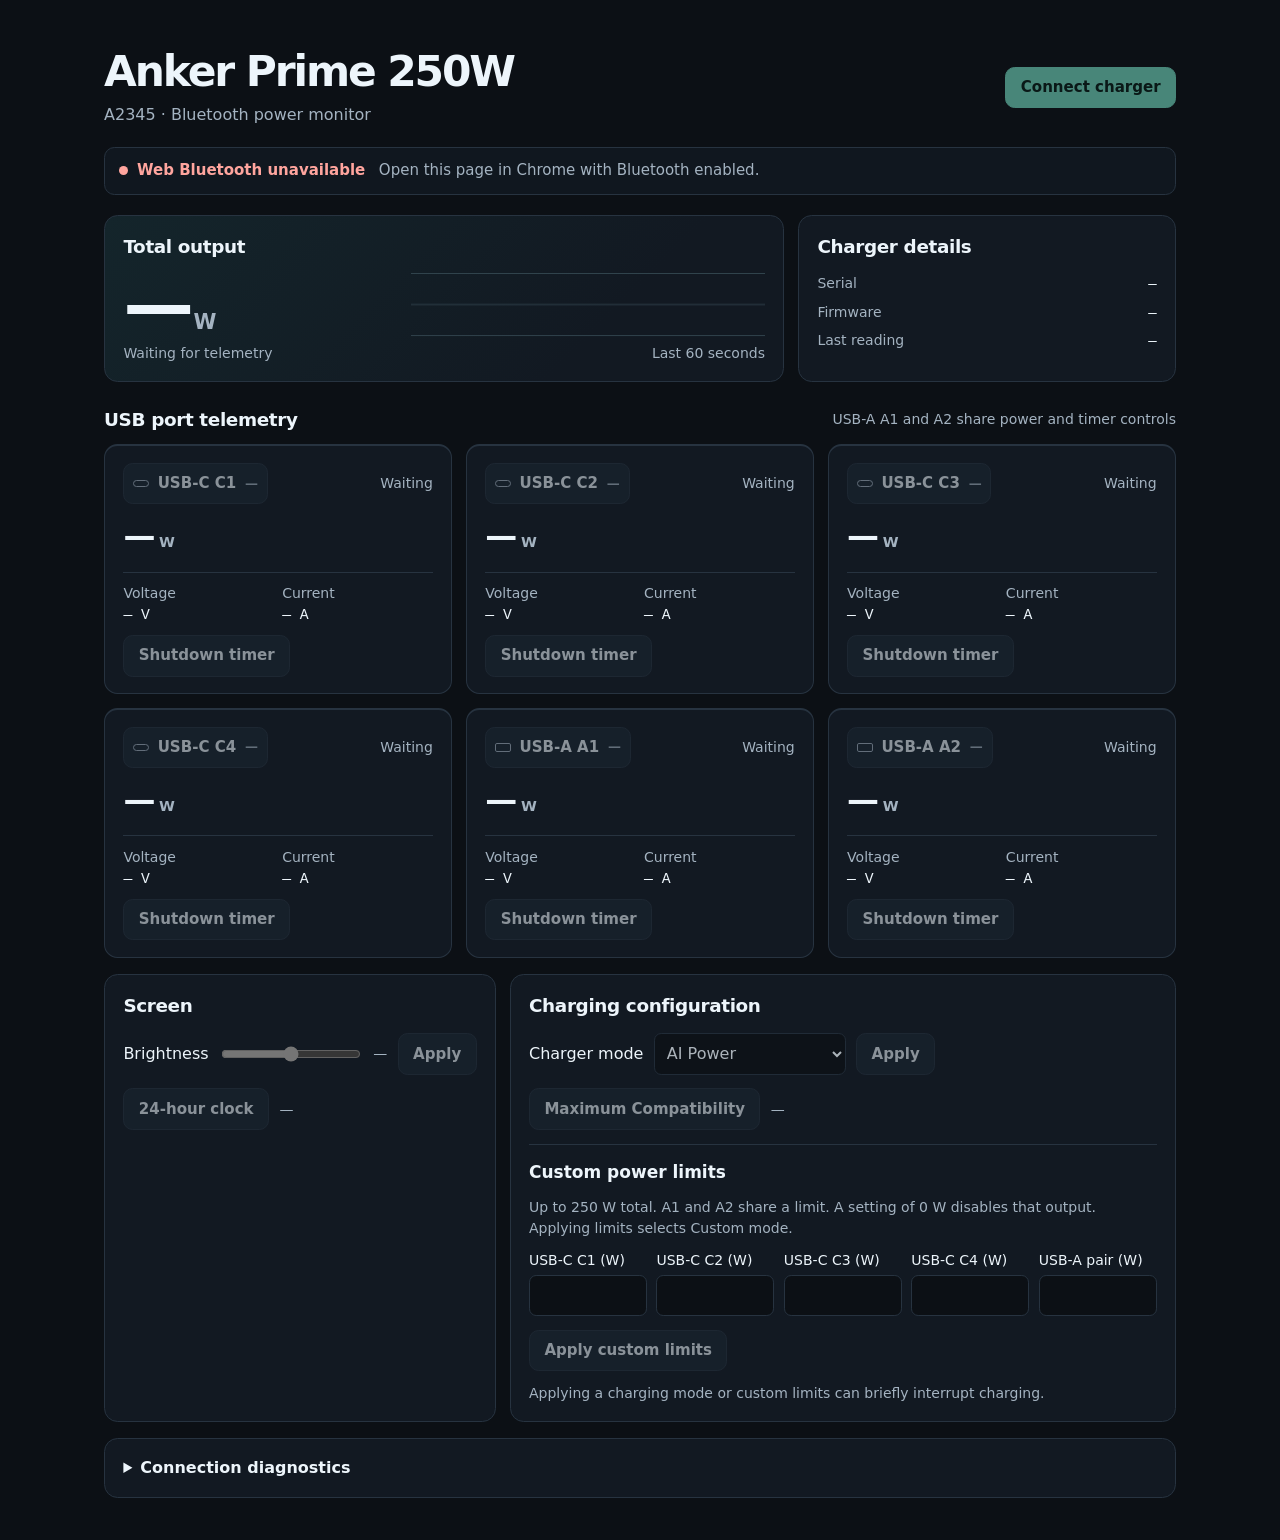
==== anker/index.html @ a1602179 "Anker Prime 250W BLE web tool" ====
<!doctype html>
<html lang="en">
<head>
  <meta charset="utf-8">
  <meta name="viewport" content="width=device-width, initial-scale=1">
  <meta name="color-scheme" content="dark">
  <title>Anker Prime 250W · Bluetooth Monitor</title>
  <style>
    :root {
      --page: #0c1015;
      --panel: #121922;
      --line: #273340;
      --text: #edf5fb;
      --muted: #a4b3c1;
      --accent: #79e7cb;
      --warning: #ffd194;
      --error: #ffa59e;
      --mono: ui-monospace, "SF Mono", Consolas, monospace;
      font: 16px/1.5 system-ui, sans-serif;
      color: var(--text);
      background: var(--page);
    }

    * { box-sizing: border-box; }
    body { margin: 0; }
    main { max-width: 70rem; margin: auto; padding: 3rem 1.5rem 2.5rem; }
    h1, h2, h3, p, dl, dd { margin: 0; }
    h1 { font-size: clamp(1.75rem, 4vw, 2.65rem); line-height: 1.15; letter-spacing: -.05em; }
    h2 { font-size: 1.15rem; letter-spacing: -.02em; }
    h3 { font-size: 1.0625rem; }
    a { color: var(--accent); }
    button, summary, label { cursor: pointer; }
    :focus-visible { outline: 2px solid var(--accent); outline-offset: 4px; }
    [hidden] { display: none !important; }

    .page-header, .panel-header, .port-header, .diagnostic-tools {
      display: flex;
      align-items: center;
      justify-content: space-between;
      flex-wrap: wrap;
      gap: .65rem 1rem;
    }
    .subtitle { color: var(--muted); margin-top: .4rem; }
    button {
      border: 1px solid var(--line);
      border-radius: .6rem;
      font: 650 .94rem/1.25 system-ui, sans-serif;
      background: #1a2732;
      color: var(--text);
      padding: .65rem .9rem;
      min-height: 2.6rem;
    }
    button:hover:not(:disabled) { filter: brightness(1.15); }
    button:disabled { opacity: .55; cursor: default; }
    #connect { background: var(--accent); color: #092019; border-color: var(--accent); }
    .connection-actions { display: flex; flex-wrap: wrap; gap: .5rem; }
    #status {
      min-height: 3rem;
      margin: 1.25rem 0;
      background: #10171f;
      border: 1px solid var(--line);
      border-radius: .65rem;
      padding: .7rem .9rem;
      display: flex;
      align-items: baseline;
      flex-wrap: wrap;
      gap: .25rem .85rem;
      font-size: .9375rem;
    }
    #status-label { font-weight: 700; }
    #status-label::before {
      content: "";
      display: inline-block;
      width: .55rem;
      height: .55rem;
      border-radius: 100%;
      background: currentColor;
      margin-right: .55rem;
      vertical-align: .05rem;
    }
    #status[data-tone="idle"] #status-label, #status-detail { color: var(--muted); }
    #status[data-tone="live"] #status-label { color: var(--accent); }
    #status[data-tone="busy"] #status-label { color: var(--warning); }
    #status[data-tone="error"] #status-label { color: var(--error); }

    .summary-grid { display: grid; grid-template-columns: 1.8fr 1fr; gap: .85rem; }
    .panel { min-width: 0; background: var(--panel); border: 1px solid var(--line); border-radius: .85rem; padding: 1.05rem 1.15rem; }
    .output { background: linear-gradient(135deg, #14252b, #121922 72%); }
    .output-layout { display: grid; grid-template-columns: 1fr minmax(10rem, 1.3fr); gap: 1rem; align-items: center; margin-top: .55rem; }
    .reading { display: flex; align-items: baseline; gap: .35rem; white-space: nowrap; font-variant-numeric: tabular-nums; }
    .primary-reading { font-size: clamp(2.4rem, 5.5vw, 4.4rem); font-weight: 680; line-height: 1.05; letter-spacing: -.085em; }
    .unit { color: var(--muted); font-size: .9rem; font-weight: 600; }
    .primary-reading .unit { font-size: 1.3rem; letter-spacing: 0; }
    .caption, .metadata dt, .metric dt, .port-state { color: var(--muted); font-size: .875rem; }
    .chart { min-width: 0; }
    #history { display: block; width: 100%; height: 4.35rem; }
    .chart .caption { display: block; margin-top: .25rem; text-align: right; }
    .metadata { display: grid; grid-template-columns: auto minmax(0, 1fr); gap: .45rem 1rem; align-items: baseline; margin-top: .8rem; }
    .metadata dd { font: .875rem var(--mono); text-align: right; overflow-wrap: anywhere; }

    .ports-heading { margin: 1.5rem 0 .65rem; }
    .ports { display: grid; grid-template-columns: repeat(3, minmax(0, 1fr)); gap: .85rem; }
    .port { border-top: 2px solid var(--line); }
    .port[data-active="true"] { border-top-color: var(--accent); }
    .port[data-active="true"] .port-state { color: var(--accent); }
    .port-power { font-size: 2rem; font-weight: 650; letter-spacing: -.06em; margin: .5rem 0 .7rem; }
    .port-power .unit { letter-spacing: 0; }
    .metric { display: grid; grid-template-columns: 1fr 1fr; gap: .5rem; padding-top: .65rem; border-top: 1px solid var(--line); }
    .metric dd { font: .92rem var(--mono); margin-top: .18rem; }
    .port-icon { display: inline-block; width: .98rem; height: .45rem; border: 1px solid var(--muted); border-radius: 1rem; margin-right: .45rem; vertical-align: .1rem; }
    .port-icon.type-a { border-radius: .12rem; height: .56rem; }
    .port-toggle { display: inline-flex; align-items: center; gap: .55rem; padding: .35rem .55rem; text-align: left; }
    .port-toggle .port-icon { margin-right: 0; flex-shrink: 0; }
    .power-state { color: var(--muted); font-size: .8125rem; }
    .port-toggle[data-enabled="true"] .power-state { color: var(--accent); }
    .port-tools { display: flex; align-items: center; gap: .5rem .7rem; flex-wrap: wrap; margin-top: .75rem; }
    .timer-count { color: var(--muted); font: .875rem var(--mono); }
    .port-message { margin-top: .5rem; color: var(--warning); font-size: .875rem; }
    .device-name { margin-top: .55rem; color: var(--muted); font-size: .875rem; overflow-wrap: anywhere; }
    .charger-settings { display: grid; grid-template-columns: 1fr 1.7fr; gap: .85rem; margin-top: 1rem; }
    .setting-row { display: flex; flex-wrap: wrap; align-items: center; gap: .5rem .65rem; margin-top: .85rem; }
    .setting-row input[type="range"] { min-width: 6rem; flex: 1; accent-color: var(--accent); }
    .setting-row button[aria-checked="true"] { border-color: var(--accent); color: var(--accent); }
    .setting-input {
      min-height: 2.6rem; max-width: 100%; padding: .35rem .5rem; border: 1px solid var(--line);
      border-radius: .45rem; background: var(--page); color: var(--text); font: inherit;
    }
    .limit-grid { display: grid; grid-template-columns: repeat(auto-fit, minmax(5.75rem, 1fr)); gap: .6rem; margin-top: .65rem; }
    .limit-grid label { display: grid; gap: .25rem; font-size: .875rem; }
    .settings-divider { padding-top: .9rem; margin-top: .9rem; border-top: 1px solid var(--line); }
    dialog { width: min(26rem, calc(100% - 2rem)); color: var(--text); }
    dialog::backdrop { background: #04070bc4; }
    .timer-inputs { display: grid; grid-template-columns: 1fr 1fr; gap: .65rem; margin: 1rem 0; }
    .timer-inputs input {
      display: block;
      width: 100%;
      margin-top: .25rem;
      padding: .5rem;
      border: 1px solid var(--line);
      border-radius: .4rem;
      background: var(--page);
      color: var(--text);
      font: inherit;
    }
    .timer-actions { display: flex; align-items: center; flex-wrap: wrap; gap: .5rem; margin-top: 1rem; }
    #set-timer { background: var(--accent); color: #092019; }

    details { margin-top: 1rem; }
    summary { font-weight: 650; }
    .diagnostic-tools { margin-top: .8rem; color: var(--muted); }
    input[type="checkbox"] { accent-color: var(--accent); }
    #log {
      background: #0d131a;
      border: 1px solid var(--line);
      border-radius: .5rem;
      min-height: 5rem;
      max-height: 14rem;
      padding: .65rem;
      overflow: auto;
      white-space: pre-wrap;
      overflow-wrap: anywhere;
      color: #cad7e4;
      font: .8125rem/1.6 var(--mono);
    }
    .help { color: var(--muted); margin-top: .75rem; font-size: .875rem; }

    @media (max-width: 50rem) {
      .summary-grid, .charger-settings { grid-template-columns: 1fr; }
    }
    @media (max-width: 42rem) {
      main { padding: 1.5rem 1rem; }
      .ports { grid-template-columns: repeat(2, minmax(0, 1fr)); }
    }
    @media (max-width: 30rem) {
      .ports, .output-layout { grid-template-columns: 1fr; }
    }
  </style>
</head>
<body>
  <main>
    <header class="page-header">
      <div>
        <h1>Anker Prime 250W</h1>
        <p class="subtitle">A2345 · Bluetooth power monitor</p>
      </div>
      <div class="connection-actions">
        <button id="connect" type="button">Connect charger</button>
        <button id="disconnect" type="button" hidden>Disconnect</button>
      </div>
    </header>

    <div id="status" data-tone="idle" role="status">
      <span id="status-label">Disconnected</span>
      <span id="status-detail">Connect your charger to see live readings.</span>
    </div>

    <div class="summary-grid">
      <section class="panel output" aria-labelledby="output-title">
        <h2 id="output-title">Total output</h2>
        <div class="output-layout">
          <div>
            <p class="reading primary-reading"><span id="total">—</span><span class="unit">W</span></p>
            <p class="caption" id="active-ports">Waiting for telemetry</p>
          </div>
          <div class="chart">
            <canvas id="history" role="img" aria-label="Total output over the last 60 seconds"></canvas>
            <span class="caption">Last 60 seconds</span>
          </div>
        </div>
      </section>

      <section class="panel" aria-labelledby="details-title">
        <h2 id="details-title">Charger details</h2>
        <dl class="metadata">
          <dt>Serial</dt><dd id="serial">—</dd>
          <dt>Firmware</dt><dd id="firmware">—</dd>
          <dt>Last reading</dt><dd id="last-reading">—</dd>
        </dl>
      </section>
    </div>

    <section aria-labelledby="ports-title">
      <div class="panel-header ports-heading">
        <h2 id="ports-title">USB port telemetry</h2>
        <span class="caption">USB-A A1 and A2 share power and timer controls</span>
      </div>
      <div id="ports" class="ports"></div>
    </section>

    <div class="charger-settings">
      <section class="panel" aria-labelledby="screen-title">
        <h2 id="screen-title">Screen</h2>
        <form id="brightness-form" class="setting-row">
          <label for="screen-brightness">Brightness</label>
          <input id="screen-brightness" type="range" min="0" max="100" value="50" disabled>
          <output id="brightness-value" class="caption" for="screen-brightness">—</output>
          <button id="apply-brightness" type="submit" disabled>Apply</button>
        </form>
        <div class="setting-row">
          <button id="clock-switch" type="button" role="switch" aria-label="24-hour clock" aria-checked="false" disabled>24-hour clock</button>
          <span id="clock-state" class="caption">—</span>
        </div>
        <p id="screen-message" class="port-message" role="status" hidden></p>
      </section>

      <section class="panel" aria-labelledby="charging-title">
        <h2 id="charging-title">Charging configuration</h2>
        <form id="mode-form" class="setting-row">
          <label for="charging-mode">Charger mode</label>
          <select id="charging-mode" class="setting-input" disabled>
            <option value="" disabled>Waiting for charger</option>
            <option value="1">AI Power</option>
            <option value="2">Port Priority</option>
            <option value="3">Dual Laptop</option>
            <option value="4">Low Current</option>
            <option value="5" disabled>Custom limits</option>
          </select>
          <button id="apply-mode" type="submit" disabled>Apply</button>
        </form>
        <div class="setting-row">
          <button id="compatibility-switch" type="button" role="switch" aria-label="Maximum Compatibility" aria-checked="false" disabled>Maximum Compatibility</button>
          <span id="compatibility-state" class="caption">—</span>
        </div>
        <form id="limits-form" class="settings-divider">
          <h3>Custom power limits</h3>
          <p class="help">Up to 250 W total. A1 and A2 share a limit. A setting of 0 W disables that output. Applying limits selects Custom mode.</p>
          <div class="limit-grid">
            <label>USB-C C1 (W)<input id="limit-c1" class="setting-input" type="number" min="0" max="140" step="1" required disabled></label>
            <label>USB-C C2 (W)<input id="limit-c2" class="setting-input" type="number" min="0" max="100" step="1" required disabled></label>
            <label>USB-C C3 (W)<input id="limit-c3" class="setting-input" type="number" min="0" max="100" step="1" required disabled></label>
            <label>USB-C C4 (W)<input id="limit-c4" class="setting-input" type="number" min="0" max="100" step="1" required disabled></label>
            <label>USB-A pair (W)<input id="limit-usba" class="setting-input" type="number" min="0" max="24" step="1" required disabled></label>
          </div>
          <div class="setting-row">
            <button id="apply-limits" type="submit" disabled>Apply custom limits</button>
            <output id="limits-total" class="caption" for="limit-c1 limit-c2 limit-c3 limit-c4 limit-usba"></output>
          </div>
          <p class="help">Applying a charging mode or custom limits can briefly interrupt charging.</p>
        </form>
        <p id="charging-message" class="port-message" role="status" hidden></p>
      </section>
    </div>

    <details class="panel">
      <summary>Connection diagnostics</summary>
      <div class="diagnostic-tools">
        <label><input id="scan-all" type="checkbox"> Show all Bluetooth devices in the picker</label>
        <button id="copy-log" type="button">Copy log</button>
      </div>
      <pre id="log" aria-label="Bluetooth connection log" tabindex="0"></pre>
      <p class="help">Open this page in Chrome on localhost or HTTPS. Close the Anker mobile app if the charger is already connected to it. If the charger appears under a serial number, match it to the label on your unit.</p>
      <p class="help">
        Protocol references
        <a href="https://github.com/flip-dots/HaSolixBLE">HaSolixBLE</a> ·
        <a href="https://github.com/flip-dots/SolixBLE/pull/51">SolixBLE A2345 mapping</a> ·
        <a href="https://github.com/flip-dots/SolixBLE/pull/74">A2345 settings and USB-PD identity</a> ·
        <a href="https://github.com/LYJW131/anker-prime-desktop">Anker Prime Desktop</a> ·
        <a href="https://github.com/Hyper-Beast/Anker_Prime_160W_WebBLE">160W WebBLE</a>
      </p>
    </details>

    <dialog id="timer-dialog" class="panel" aria-labelledby="timer-title">
      <form id="timer-form">
        <h2 id="timer-title">Shutdown timer</h2>
        <p id="timer-description" class="help">The charger runs the timer after you disconnect.</p>
        <div class="timer-inputs">
          <label>Minutes <input id="timer-minutes" type="number" inputmode="numeric" min="0" max="1435" step="1" value="0" required></label>
          <label>Seconds <input id="timer-seconds" type="number" inputmode="numeric" min="0" max="59" step="1" value="0" required></label>
        </div>
        <p id="timer-state" class="caption"></p>
        <p id="timer-message" class="port-message" role="status"></p>
        <div class="timer-actions">
          <button id="set-timer" type="submit">Set timer</button>
          <button id="cancel-timer" type="button">Clear timer</button>
          <button id="close-timer" type="button">Close</button>
        </div>
      </form>
    </dialog>

    <template id="port-template">
      <article class="panel port">
        <div class="port-header">
          <h3>
            <button class="port-toggle" data-field="toggle" type="button" disabled>
              <span class="port-icon" aria-hidden="true"></span><span data-field="name"></span>
              <span class="power-state" data-field="enabled">—</span>
            </button>
          </h3>
          <span class="port-state" data-field="status">Waiting</span>
        </div>
        <p class="reading port-power"><span data-field="power">—</span><span class="unit">W</span></p>
        <dl class="metric">
          <div><dt>Voltage</dt><dd><span data-field="voltage">—</span> V</dd></div>
          <div><dt>Current</dt><dd><span data-field="current">—</span> A</dd></div>
        </dl>
        <p class="device-name" data-field="device" hidden></p>
        <div class="port-tools">
          <button data-field="timer" type="button" disabled>Shutdown timer</button>
          <span class="timer-count" data-field="countdown"></span>
        </div>
        <p class="port-message" data-field="message" role="status" hidden></p>
      </article>
    </template>
  </main>

  <script>
    "use strict";

    // FF09 framing and negotiation follow SolixBLE (MIT, Copyright 2026 Harvey
    // Lelliott) and the wire vectors in Anker Prime Desktop. See references above.
    const ADVERTISED_SERVICE = "0000ff09-0000-1000-8000-00805f9b34fb";
    const GATT_SERVICE = "8c850001-0302-41c5-b46e-cf057c562025";
    const COMMAND_CHAR = "8c850002-0302-41c5-b46e-cf057c562025";
    const NOTIFY_CHAR = "8c850003-0302-41c5-b46e-cf057c562025";
    const NEGOTIATION = 0x01;
    const SESSION = 0x0f;
    const STREAM = 0x303;
    const SNAPSHOT = 0xa00;
    const PORT_SWITCH_EVENT = 0x302;
    const PORT_TIMER_EVENT = 0x307;
    const CHARGING_MODE_EVENT = 0x30d;
    const SET_PORT_SWITCH = 0x207;
    const SET_PORT_TIMER = 0x209;
    const SET_BRIGHTNESS = 0x204;
    const SET_CLOCK_DISPLAY = 0x205;
    const SET_CHARGING_MODE = 0x206;
    const SET_CLOCK_FORMAT = 0x210;
    const SET_COMPATIBILITY = 0x214;
    const PORTS = ["C1", "C2", "C3", "C4", "A1", "A2"];
    const PORT_GROUPS = ["USB-C C1", "USB-C C2", "USB-C C3", "USB-C C4", "USB-A A1 and A2"];
    const PORT_LIMITS = [140, 100, 100, 100, 24];
    const TOTAL_LIMIT = 250;
    // USB-PD names from the SolixBLE A2345 identification tables (MIT).
    const PD_VENDOR_CLASSES = {"1008":12,"1118":15,"1256":2,"1452":1,"2821":17,"3504":18,"4817":4,"5426":19,"6127":14,"10007":3,"10522":10,"10878":16,"13211":11,"16700":13};
    const PD_VENDORS = {"1":"Apple","2":"Samsung","3":"Xiaomi","4":"Huawei","10":"Anker","12":"HP","13":"Dell","14":"Lenovo","15":"Microsoft","17":"ASUS","18":"MSI","19":"Razer"};
    const PD_MODELS = {
      "1:1": "iPhone 12",
      "1:2": "iPhone 12 mini",
      "1:3": "iPhone 12",
      "1:4": "iPhone 12 Pro",
      "1:5": "iPhone 12 Pro Max",
      "1:6": "iPhone SE 3",
      "1:7": "iPhone 13",
      "1:8": "iPhone 13 mini",
      "1:9": "iPhone 13",
      "1:10": "iPhone 13 Pro",
      "1:11": "iPhone 13 Pro Max",
      "1:12": "iPhone 14",
      "1:13": "iPhone 14",
      "1:14": "iPhone 14 Pro",
      "1:15": "iPhone 14 Plus",
      "1:16": "iPhone 14 Pro Max",
      "1:17": "iPhone 15",
      "1:18": "iPhone 15 Plus",
      "1:19": "iPhone 15 Pro",
      "1:20": "iPhone 15 Pro Max",
      "1:21": "iPhone 16",
      "1:22": "iPhone 16",
      "1:23": "iPhone 16 Plus",
      "1:24": "iPhone 16E",
      "1:25": "iPhone 16",
      "1:26": "iPhone 16 Pro",
      "1:27": "iPhone 16 Pro Max",
      "1:28": "iPhone 17",
      "1:29": "iPhone 17",
      "1:30": "iPhone Air",
      "1:31": "iPhone 17",
      "1:32": "iPhone 17 Pro",
      "1:33": "iPhone 17 Pro Max",
      "1:34": "iPad 9 (2021)",
      "1:35": "iPad 10 (2022)",
      "1:36": "iPad 11 (2025)",
      "1:37": "iPad Air 4 (2020)",
      "1:38": "iPad Air 5 (2022)",
      "1:39": "iPad Air 11\" (2024)",
      "1:40": "iPad Air 13\" (2024)",
      "1:41": "iPad Air 11\" (2025)",
      "1:42": "iPad Air 13\" (2025)",
      "1:43": "iPad mini 6 (2021)",
      "1:44": "iPad mini 7 (2024)",
      "1:45": "iPad Pro 2020",
      "1:46": "iPad Pro 11\" (2020)",
      "1:47": "iPad Pro 12.9\" (2020)",
      "1:48": "iPad Pro M1",
      "1:49": "iPad Pro 11\" M1",
      "1:50": "iPad Pro 12.9\" M1",
      "1:51": "iPad Pro M2",
      "1:52": "iPad Pro 11\" M2",
      "1:53": "iPad Pro 12.9\" M2",
      "1:54": "iPad Pro M4",
      "1:55": "iPad Pro 11\" M4",
      "1:56": "iPad Pro 13\" M4",
      "1:57": "iPad Pro M5",
      "1:58": "iPad Pro 11\" M5",
      "1:59": "iPad Pro 13\" M5",
      "1:60": "MacBook Air 13\" (2020)",
      "1:61": "MacBook Air 13\" M1",
      "1:62": "MacBook Pro 13.4\" (2020)",
      "1:63": "MacBook Pro 13.4\" M1",
      "1:64": "MacBook Air 13\" M2",
      "1:65": "MacBook Air 13\" M3",
      "1:66": "MacBook Air 13\" M4",
      "1:67": "MacBook Air 15\" (2023)",
      "1:68": "MacBook Air 15\" M3",
      "1:69": "MacBook Air 15\" M4",
      "1:70": "MacBook Pro 13\" M2",
      "1:71": "MacBook Pro 14\" M1 Pro",
      "1:72": "MacBook Pro 14\" M2 Pro",
      "1:73": "MacBook Pro 14\" M3",
      "1:74": "MacBook Pro 14\" 2024",
      "1:75": "MacBook Pro 14\" M4 Pro",
      "1:76": "MacBook Pro 14\" M4 Max",
      "1:77": "MacBook Pro 14\" M5",
      "1:78": "MacBook Pro 16\" M1 Max",
      "1:79": "MacBook Pro 16\" M2 Pro",
      "1:80": "MacBook Pro 16\" M3 Pro",
      "1:81": "MacBook Pro 16\" 2024",
      "1:82": "MacBook Pro 16\" M4 Pro",
      "1:83": "MacBook Pro 16\" M4 Max",
      "1:84": "HomePod Mini",
      "10:1": "Power Bank 26K",
      "10:2": "Power Bank 20K",
      "10:4": "Power Bank 5K",
      "10:5": "Power Bank 10K",
      "10:6": "Charging Base 150W",
      "10:8": "Power Bank 27K",
      "10:9": "Wireless Charger 35W",
      "10:10": "Charger 160W",
      "10:11": "Charger 250W",
      "10:12": "Charging Station 240W",
      "10:13": "Power Bank 20K",
      "14:1": "ThinkBook 16 (2025)",
      "14:2": "ThinkPad X1Carbon (2025)",
      "14:3": "YOGA Air 14c",
      "14:4": "YOGA Pro 14s",
      "14:5": "YOGA Air 15s (2025)",
    };
    const MAX_TIMER_SECONDS = 86100;
    const STALE_MS = 18000;
    const HISTORY_MS = 60000;

    const bytes = (...values) => Uint8Array.of(...values);
    const fromHex = hex => Uint8Array.from(hex.match(/../g), item => parseInt(item, 16));
    const toHex = data => Array.from(data, item => item.toString(16).padStart(2, "0")).join("");
    const ascii = value => new TextEncoder().encode(value);
    const number = (value, length) => Uint8Array.from({ length }, (_, i) => value >>> (i * 8));
    const u16 = (data, offset = 0) => data[offset] | (data[offset + 1] << 8);
    const u32 = (data, offset) => new DataView(data.buffer, data.byteOffset, data.byteLength).getUint32(offset, true);
    const timestamp = () => number(Math.floor(Date.now() / 1000), 4);
    const delay = ms => new Promise(resolve => setTimeout(resolve, ms));
    const hexCode = value => value.toString(16).padStart(4, "0");

    const BOOT_KEY = fromHex("b8ff7422955d4eb6d554a2c470280559");
    const BOOT_NONCE = fromHex("6ba3e3f2f3a60f2971ce5d1f");
    const AAD = fromHex("3322110077665544bbaa9988ffeeddcc");
    const ECDH = { name: "ECDH", namedCurve: "P-256" };

    function join(chunks) {
      const result = new Uint8Array(chunks.reduce((size, chunk) => size + chunk.length, 0));
      let offset = 0;
      for (const chunk of chunks) {
        result.set(chunk, offset);
        offset += chunk.length;
      }
      return result;
    }

    function buildParameters(tags) {
      return join(tags.map(([tag, value]) => join([bytes(tag, value.length), value])));
    }

    function readParameters(body) {
      const status = body[0] < 0xa1 ? body[0] : null;
      const fields = new Map();
      let offset = status === null ? 0 : 1;
      while (offset < body.length) {
        const start = offset + 2;
        const end = start + body[offset + 1];
        if (start > body.length || !(end <= body.length)) {
          throw new Error("Truncated parameter");
        }
        fields.set(body[offset], body.subarray(start, end));
        offset = end;
      }
      return { status, fields };
    }

    function makeFrame(channel, command, body, composer = 0) {
      const frame = new Uint8Array(body.length + 10);
      frame.set([0xff, 0x09, ...number(frame.length, 2), 3, composer, channel, command >> 8, command & 0xff]);
      frame.set(body, 9);
      frame[frame.length - 1] = frame.reduce((xor, byte) => xor ^ byte, 0);
      return frame;
    }

    class FrameReader {
      buffer = new Uint8Array();
      fragments = new Map();

      feed(chunk) {
        this.buffer = join([this.buffer, chunk]);
        const frames = [];
        let offset = 0;
        while (offset + 4 <= this.buffer.length) {
          const length = u16(this.buffer, offset + 2);
          if (this.buffer[offset] !== 0xff || this.buffer[offset + 1] !== 9 || length < 10 || length > 4096) {
            offset++;
            continue;
          }
          if (offset + length > this.buffer.length) break;
          const frame = this.buffer.subarray(offset, offset + length);
          offset += length;
          if (frame[4] !== 3 || frame.reduce((xor, byte) => xor ^ byte, 0)) continue;
          const command = (frame[7] << 8) | frame[8];
          const channel = frame[6];
          const body = frame.subarray(9, length - 1);
          const key = frame[5] * 0x1000000 + channel * 0x10000 + command;
          const payload = command & 0x8000 ? this.collect(key, body) : body;
          if (payload) frames.push({ channel, command, payload });
        }
        this.buffer = this.buffer.slice(offset);
        return frames;
      }

      collect(key, body) {
        const index = body[0] >> 4;
        const total = body[0] & 0x0f;
        const now = Date.now();
        for (const [id, entry] of this.fragments) {
          if (now - entry.started > 10000) this.fragments.delete(id);
        }
        if (index === 1) this.fragments.set(key, { total, parts: [], started: now });
        const entry = this.fragments.get(key);
        if (!entry || entry.total !== total || index !== entry.parts.length + 1 || index > total) {
          this.fragments.delete(key);
          return null;
        }
        entry.parts.push(body.subarray(1));
        if (index < total) return null;
        this.fragments.delete(key);
        return join(entry.parts);
      }
    }

    async function cipher(mode, rawKey, iv) {
      const key = await crypto.subtle.importKey("raw", rawKey, mode, false, ["encrypt", "decrypt"]);
      const algorithm = { name: mode, iv };
      if (mode === "AES-GCM") Object.assign(algorithm, { additionalData: AAD, tagLength: 128 });
      return { key, algorithm };
    }

    function clientToken() {
      const storageKey = "anker-a2345-ble-client";
      try {
        const saved = localStorage.getItem(storageKey);
        if (/^[a-f0-9]{40}$/.test(saved ?? "")) return ascii(saved);
      } catch { /* A restricted browser can still pair for this page session. */ }
      const token = toHex(crypto.getRandomValues(new Uint8Array(20)));
      try {
        localStorage.setItem(storageKey, token);
      } catch { /* Keep using the in-memory token. */ }
      return ascii(token);
    }

    function clockParameters() {
      const minutesWest = new Date().getTimezoneOffset();
      const hours = Math.floor(Math.abs(minutesWest) / 60);
      const minutes = Math.abs(minutesWest) % 60;
      const offset = (minutesWest < 0 ? "-" : "") + hours + (minutes ? ":" + String(minutes).padStart(2, "0") : "");
      return [[0xa3, number(minutesWest * 60, 4)], [0xa5, ascii("LOC" + offset)]];
    }

    function decodeTelemetry(type, fields) {
      const first = type === SNAPSHOT ? 0xa4 : 0xa2;
      const ports = PORTS.map((_, index) => {
        const port = fields.get(first + index);
        if (!port || port.length < 8 || port[0] !== 4) return null;
        return {
          status: port[1],
          voltage: u16(port, 2) / 1000,
          current: u16(port, 4) / 1000,
          power: u16(port, 6) / 100,
        };
      });
      const version = type === SNAPSHOT ? fields.get(0xa2) : null;
      const firmware = version?.length === 3 && version[0] === 2
        ? "v" + String(u16(version, 1)).padStart(4, "0").split("").join(".")
        : null;
      const vendors = binaryField(fields, type === SNAPSHOT ? 0xbd : 0xa8, 16);
      const models = binaryField(fields, type === SNAPSHOT ? 0xbe : 0xa9, 16);
      return { ports, firmware, vendors, models };
    }

    function binaryField(fields, tag, length) {
      const value = fields.get(tag);
      return value?.[0] === 4 && value.length === length + 1 ? value.subarray(1) : undefined;
    }

    function settingByte(fields, tag) {
      const value = fields.get(tag);
      return value?.length === 2 && value[0] === 1 ? value[1] : undefined;
    }

    function decodeConfiguration(type, fields) {
      if (type === CHARGING_MODE_EVENT) {
        return { mode: settingByte(fields, 0xa2), limits: binaryField(fields, 0xa3, 7) };
      }
      return {
        display: binaryField(fields, 0xaf, 5)?.[0],
        brightness: settingByte(fields, 0xb3),
        mode: settingByte(fields, 0xb1),
        clockFormat: settingByte(fields, 0xb5),
        compatibility: settingByte(fields, 0xbb),
        limits: binaryField(fields, 0xb8, 7),
        protocols: binaryField(fields, 0xba, 12),
      };
    }

    function attachedDevice(vendorPair, modelPair) {
      const [vid, pid] = vendorPair ?? [];
      if (vid === 0xfffa && pid === 0xfffb) return null;
      const [vendorClass, code] = modelPair ?? [];
      const name = PD_MODELS[vendorClass + ":" + code] || PD_VENDORS[vendorClass] || PD_VENDORS[PD_VENDOR_CLASSES[vid]];
      const identifier = vid && vid < 0xfffa && pid && pid < 0xfffa
        ? hexCode(vid).toUpperCase() + ":" + hexCode(pid).toUpperCase()
        : "";
      if (!name && !identifier) return null;
      return { label: name || "USB-PD " + identifier, identifier };
    }

    function decodeTimer(record, offset) {
      if (record[offset] === 0) return null;
      return {
        seconds: u32(record, offset + 1),
        remaining: u32(record, offset + 5),
      };
    }

    function decodeControlSettings(type, fields) {
      if (type === SNAPSHOT) {
        // a4–a9 describe charging activity. The independent output switches
        // and countdowns live in the five aa–ae outlet configuration records.
        return PORT_GROUPS.flatMap((_, index) => {
          const record = fields.get(0xaa + index);
          if (record?.[0] !== 4) return [];
          const settings = {};
          if (record[1] === 0 || record[1] === 1) settings.enabled = record[1] === 1;
          if (record.length >= 19 && (record[10] === 0 || record[10] === 1)) {
            settings.timer = decodeTimer(record, 10);
          }
          return [[index, settings]];
        });
      }

      const selector = fields.get(0xa2);
      const value = fields.get(0xa3);
      if (selector?.length !== 2 || selector[0] !== 1 || selector[1] >= PORT_GROUPS.length) return [];
      if (type === PORT_SWITCH_EVENT && value?.length === 2 && value[0] === 1 && (value[1] === 0 || value[1] === 1)) {
        return [[selector[1], { enabled: value[1] === 1 }]];
      }
      if (type === PORT_TIMER_EVENT && value?.length >= 10 && value[0] === 4 && (value[1] === 0 || value[1] === 1)) {
        return [[selector[1], { timer: decodeTimer(value, 1) }]];
      }
      return [];
    }

    class ChargerConnection {
      constructor(device, encrypted, token, callbacks) {
        this.device = device;
        this.encrypted = encrypted;
        this.token = token;
        this.callbacks = callbacks;
        this.reader = new FrameReader();
        this.receiveQueue = Promise.resolve();
        this.writeQueue = Promise.resolve();
        this.onNotification = event => {
          const { buffer, byteOffset, byteLength } = event.target.value;
          const chunk = new Uint8Array(buffer, byteOffset, byteLength).slice();
          this.receiveQueue = this.receiveQueue.then(async () => {
            for (const frame of this.reader.feed(chunk)) {
              if (this.closed) break;
              try {
                await this.receive(frame);
              } catch (error) {
                this.callbacks.log("Ignored packet 0x" + hexCode(frame.command) + " · " + describe(error));
              }
            }
          });
        };
        this.onDisconnect = () => {
          if (this.device.gatt.connected || this.closed) return;
          const error = new Error("The charger closed the Bluetooth connection.");
          this.close(error);
          if (this.ready) this.callbacks.lost(error);
        };
      }

      async open() {
        if (this.encrypted) this.cipher = await cipher("AES-GCM", BOOT_KEY, BOOT_NONCE);
        this.ensureOpen();
        this.device.addEventListener("gattserverdisconnected", this.onDisconnect);
        const server = await this.device.gatt.connect();
        if (this.closed) {
          server.disconnect();
          this.ensureOpen();
        }
        let service;
        try {
          service = await server.getPrimaryService(GATT_SERVICE);
        } catch (error) {
          if (error.name !== "NotFoundError") throw error;
          service = await server.getPrimaryService(ADVERTISED_SERVICE);
        }
        this.write = await service.getCharacteristic(COMMAND_CHAR);
        const notify = await service.getCharacteristic(NOTIFY_CHAR);
        this.ensureOpen();
        this.notify = notify;
        this.notify.addEventListener("characteristicvaluechanged", this.onNotification);
        await this.notify.startNotifications();
        await this.negotiate();
        this.ensureOpen();
        await this.refresh();
        this.ensureOpen();
        this.ready = true;
        this.scheduleRefresh();
      }

      async negotiate() {
        const id = this.encrypted ? [] : [[0xa2, ascii("79ebed35-dc9c-4904-b40c-72c4e863aa10")]];
        const headers = () => [[0xa1, timestamp()], ...id];
        const options = [[0xa3, bytes(0x20)], [0xa4, bytes(0x00, 0xf0)]];
        try {
          await this.exchange(0x001, headers(), 7000);
        } catch (error) {
          this.openingFailed = true;
          throw error;
        }
        const capabilities = await this.exchange(0x003, [...headers(), ...options]);
        const identity = await this.exchange(0x029, headers());
        if (identity.fields.has(0xa4)) {
          const serial = new TextDecoder().decode(identity.fields.get(0xa4)).replace(/[^\x20-\x7e]/g, "").trim();
          if (serial) this.callbacks.identity(serial);
        }
        const mtu = capabilities.fields.get(0xa2);
        const auth = capabilities.fields.get(0xa5);
        const proposal = [
          [0xa3, bytes(0x20)],
          [0xa4, this.encrypted && mtu?.length === 2 ? mtu : bytes(0x00, 0xf0)],
          [0xa5, bytes(this.encrypted ? 0x44 : 0x40)],
        ];
        if (this.encrypted) proposal.push([0xa6, bytes(auth?.[0] ?? 2)]);
        await this.exchange(0x005, [...headers(), ...proposal]);

        const pair = await crypto.subtle.generateKey(ECDH, false, ["deriveBits"]);
        const point = new Uint8Array(await crypto.subtle.exportKey("raw", pair.publicKey));
        const keyReply = await this.exchange(0x021, [[0xa1, point.subarray(1)]]);
        const peerPoint = keyReply.fields.get(0xa1);
        if (peerPoint?.length !== 64) throw new Error("The charger returned an invalid P-256 key.");
        const peer = await crypto.subtle.importKey("raw", join([bytes(4), peerPoint]), ECDH, false, []);
        const secret = new Uint8Array(await crypto.subtle.deriveBits({ name: "ECDH", public: peer }, pair.privateKey, 256));
        this.cipher = this.encrypted
          ? await cipher("AES-GCM", secret.subarray(0, 16), secret.subarray(16, 28))
          : await cipher("AES-CBC", secret.subarray(0, 16), secret.subarray(16));
        if (this.encrypted) {
          await this.exchange(0x022, [...headers(), ...clockParameters()]);
          await this.exchange(0x027, [[0xa1, timestamp()], [0xa2, this.token]]);
        } else {
          await this.send(NEGOTIATION, 0x022, [...headers(), ...clockParameters()]);
        }
        this.callbacks.log("BLE session authorized.");
      }

      async exchange(command, tags, timeout = 6000) {
        this.ensureOpen();
        const reply = new Promise((resolve, reject) => {
          const pending = { type: command | 0x800, resolve, reject };
          this.pending = pending;
          this.armTimeout(pending, timeout, "No reply to BLE command 0x" + hexCode(command) + ".");
        });
        try {
          const [response] = await Promise.all([reply, this.send(NEGOTIATION, command, tags)]);
          if (response.status !== null && response.status !== 0) {
            throw new Error("The charger declined BLE command 0x" + hexCode(command) + " with status 0x" + hexCode(response.status) + ".");
          }
          return response;
        } finally {
          clearTimeout(this.pending?.timer);
          this.pending = null;
        }
      }

      armTimeout(pending, ms, message) {
        clearTimeout(pending.timer);
        pending.timer = setTimeout(() => pending.reject(new Error(message)), ms);
      }

      send(channel, command, tags) {
        const write = this.writeQueue.then(() => this.writeFrame(channel, command, tags));
        this.writeQueue = write.catch(() => {});
        return write;
      }

      async writeFrame(channel, command, tags) {
        const payload = buildParameters(tags);
        const sessionCipher = this.cipher;
        const body = sessionCipher
          ? new Uint8Array(await crypto.subtle.encrypt(sessionCipher.algorithm, sessionCipher.key, payload))
          : payload;
        this.ensureOpen();
        const wireCommand = command | (sessionCipher ? 0x4000 : 0);
        const frame = makeFrame(channel, wireCommand, body);
        this.callbacks.log("TX 0x" + hexCode(wireCommand) + " · " + frame.length + " bytes");
        if (this.write.properties.writeWithoutResponse) {
          await this.write.writeValueWithoutResponse(frame);
        } else {
          await this.write.writeValueWithResponse(frame);
        }
      }

      async receive({ channel, command, payload }) {
        const type = command & 0x0fff;
        const negotiation = channel === NEGOTIATION && this.pending?.type === type;
        const session = channel === SESSION || channel === 0x11;
        const telemetry = session && (type === STREAM || type === SNAPSHOT);
        const controls = session && (type === SNAPSHOT || type === PORT_SWITCH_EVENT || type === PORT_TIMER_EVENT);
        const configuration = session && (type === SNAPSHOT || type === CHARGING_MODE_EVENT);
        if (!negotiation && !telemetry && !controls && !configuration) return;
        if (command & 0x4000) {
          const sessionCipher = this.cipher;
          if (!sessionCipher) throw new Error("Encrypted packet arrived before the session key.");
          payload = new Uint8Array(await crypto.subtle.decrypt(sessionCipher.algorithm, sessionCipher.key, payload));
        }
        if (this.closed) return;
        const response = readParameters(payload);
        if (negotiation) {
          const pending = this.pending;
          if (pending?.type !== type) return;
          this.callbacks.log("RX 0x" + hexCode(command) + (response.status === null ? "" : " · status 0x" + hexCode(response.status)));
          if (type === 0x827 && response.status === 9) {
            const window = response.fields.get(0xa1);
            const seconds = window?.length >= 2 ? u16(window) : 30;
            const wait = seconds > 0 && seconds <= 120 ? seconds : 30;
            this.callbacks.confirm(wait);
            this.armTimeout(pending, (wait + 2) * 1000, "Button confirmation timed out. Reconnect to try again.");
          } else if (type !== 0x827 || response.status !== null) {
            pending.resolve(response);
          }
          return;
        }

        if (response.status === null || response.status === 0) {
          if (controls) this.callbacks.controls(decodeControlSettings(type, response.fields));
          if (configuration) this.callbacks.configuration(decodeConfiguration(type, response.fields));
          if (telemetry) this.callbacks.telemetry(decodeTelemetry(type, response.fields));
        }
      }

      sendSessionCommand(command, tags = []) {
        return this.send(SESSION, command, [
          [0xa1, bytes(0x21)],
          ...tags,
          [0xfe, join([bytes(3), timestamp()])],
        ]);
      }

      requestSnapshot() {
        return this.sendSessionCommand(0x200);
      }

      setPortEnabled(port, enabled) {
        return this.sendSessionCommand(SET_PORT_SWITCH, [[0xa2, bytes(1, port)], [0xa3, bytes(1, Number(enabled))]]);
      }

      setPortTimer(port, seconds) {
        // a3 contains a binary type byte, an enable flag and a LE u32 duration.
        const timer = join([bytes(4, seconds > 0 ? 1 : 0), number(seconds, 4)]);
        return this.sendSessionCommand(SET_PORT_TIMER, [[0xa2, bytes(1, port)], [0xa3, timer]]);
      }

      setByteSetting(command, value) {
        return this.sendSessionCommand(command, [[0xa2, bytes(1, value)]]);
      }

      setChargingLimits(profile, protocols) {
        return this.sendSessionCommand(SET_CHARGING_MODE, [
          [0xa2, bytes(1, 5)],
          [0xa3, join([bytes(4), profile])],
          [0xa4, join([bytes(4), protocols])],
        ]);
      }

      async refresh() {
        // Ask for a status snapshot and re-arm the A2345's live port stream.
        await this.requestSnapshot();
        await delay(400);
        await this.sendSessionCommand(0x20b);
      }

      scheduleRefresh() {
        this.keepAlive = setTimeout(async () => {
          try {
            await this.refresh();
            if (!this.closed) this.scheduleRefresh();
          } catch (error) {
            if (this.closed) return;
            this.close(error);
            this.callbacks.lost(error);
          }
        }, 8200);
      }

      ensureOpen() {
        if (this.closed) throw this.closeError;
      }

      close(error = new Error("Bluetooth session closed.")) {
        if (this.closed) return;
        this.closed = true;
        this.closeError = error;
        clearTimeout(this.keepAlive);
        clearTimeout(this.pending?.timer);
        this.pending?.reject(error);
        this.notify?.removeEventListener("characteristicvaluechanged", this.onNotification);
        this.device.removeEventListener("gattserverdisconnected", this.onDisconnect);
        if (this.device.gatt.connected) this.device.gatt.disconnect();
      }
    }

    const find = id => document.getElementById(id);
    const ui = {
      connect: find("connect"),
      disconnect: find("disconnect"),
      scanAll: find("scan-all"),
      status: find("status"),
      label: find("status-label"),
      detail: find("status-detail"),
      total: find("total"),
      active: find("active-ports"),
      serial: find("serial"),
      firmware: find("firmware"),
      lastReading: find("last-reading"),
      graph: find("history"),
      log: find("log"),
      copy: find("copy-log"),
      timerDialog: find("timer-dialog"),
      timerTitle: find("timer-title"),
      timerForm: find("timer-form"),
      timerMinutes: find("timer-minutes"),
      timerSeconds: find("timer-seconds"),
      timerState: find("timer-state"),
      timerMessage: find("timer-message"),
      setTimer: find("set-timer"),
      cancelTimer: find("cancel-timer"),
      closeTimer: find("close-timer"),
      brightnessForm: find("brightness-form"),
      brightness: find("screen-brightness"),
      brightnessValue: find("brightness-value"),
      applyBrightness: find("apply-brightness"),
      clock: find("clock-switch"),
      clockState: find("clock-state"),
      screenMessage: find("screen-message"),
      modeForm: find("mode-form"),
      mode: find("charging-mode"),
      applyMode: find("apply-mode"),
      compatibility: find("compatibility-switch"),
      compatibilityState: find("compatibility-state"),
      limitsForm: find("limits-form"),
      limits: ["c1", "c2", "c3", "c4", "usba"].map(port => find("limit-" + port)),
      applyLimits: find("apply-limits"),
      limitsTotal: find("limits-total"),
      chargingMessage: find("charging-message"),
    };

    const cards = PORTS.map((port, index) => {
      const card = find("port-template").content.firstElementChild.cloneNode(true);
      const fields = Object.fromEntries(Array.from(card.querySelectorAll("[data-field]"), node => [node.dataset.field, node]));
      const group = Math.min(index, PORT_GROUPS.length - 1);
      fields.name.textContent = "USB-" + port[0] + " " + port;
      fields.toggle.addEventListener("click", () => togglePort(group));
      fields.timer.addEventListener("click", () => openTimer(group));
      fields.timer.setAttribute("aria-label", "Shutdown timer for " + PORT_GROUPS[group]);
      card.querySelector(".port-icon").classList.toggle("type-a", port[0] === "A");
      find("ports").append(card);
      return { card, group, ...fields };
    });

    let connection = null;
    let operation = null;
    let token;
    let readings = Array(PORTS.length).fill(null);
    let identities = Array(4).fill(null);
    let history = [];
    let lastReading = 0;
    let telemetryLogged = false;
    let settings = PORT_GROUPS.map(() => ({}));
    let timerGroup = null;
    let chargerConfig = {};
    let configAction = null;
    const configDrafts = new Set();
    const configMessages = { screen: "", charging: "" };

    function describe(error) {
      if (error.name === "SecurityError") return "Bluetooth access was blocked. Open this page directly in Chrome on localhost or HTTPS.";
      if (error.name === "NotSupportedError") return "Bluetooth is unavailable. Check that Bluetooth is enabled and Chrome has permission to use it.";
      return error.message || String(error);
    }

    function setStatus(label, detail, tone = "idle") {
      ui.status.dataset.tone = tone;
      ui.label.textContent = label;
      ui.detail.textContent = detail;
    }

    function writeLog(message) {
      const time = new Date().toLocaleTimeString();
      const lines = ui.log.textContent.trimEnd().split("\n");
      lines.push(time + "  " + message);
      ui.log.textContent = lines.slice(-100).join("\n").trimStart() + "\n";
      ui.log.scrollTop = ui.log.scrollHeight;
    }

    function syncButtons() {
      ui.connect.hidden = Boolean(connection);
      ui.connect.disabled = Boolean(operation) || !window.isSecureContext || !navigator.bluetooth;
      ui.disconnect.hidden = !connection;
      ui.scanAll.disabled = Boolean(operation || connection);
    }

    function resetTelemetry() {
      readings = Array(PORTS.length).fill(null);
      identities = Array(4).fill(null);
      history = [];
      lastReading = 0;
      telemetryLogged = false;
      settings = PORT_GROUPS.map(() => ({}));
      chargerConfig = {};
      configAction = null;
      configDrafts.clear();
      configMessages.screen = "";
      configMessages.charging = "";
      if (ui.timerDialog.open) ui.timerDialog.close();
      timerGroup = null;
      ui.serial.textContent = "—";
      ui.firmware.textContent = "—";
      render();
    }

    function updateConfiguration(snapshot) {
      for (const [key, value] of Object.entries(snapshot)) {
        if (value !== undefined) chargerConfig[key] = value;
      }
      if (configAction?.matches(chargerConfig)) configAction.confirmed = true;
      renderConfiguration();
    }

    async function waitForSetting(session, matches, waits) {
      for (const wait of waits) {
        if (matches()) return true;
        await session.requestSnapshot();
        await delay(wait);
      }
      return matches();
    }

    async function applyConfiguration(panel, draft, send, matches, success) {
      const session = connection;
      if (!session?.ready || configAction) return;
      const action = { panel, matches, confirmed: false };
      configAction = action;
      configMessages[panel] = "";
      renderConfiguration();
      try {
        await send(session);
        const confirmed = await waitForSetting(session,
          () => connection === session && action.confirmed,
          [180, 400, 800, 1500, 2400, 3600]);
        if (!confirmed) throw new Error("The charger did not confirm the requested setting.");
        if (draft) configDrafts.delete(draft);
        if (draft === "limits") configDrafts.delete("mode");
        configMessages[panel] = success;
      } catch (error) {
        if (connection !== session) return;
        configMessages[panel] = describe(error);
        writeLog("Charger configuration · " + configMessages[panel]);
      } finally {
        if (configAction === action) configAction = null;
        if (connection === session) renderConfiguration();
      }
    }

    function setBrightness(brightness) {
      return applyConfiguration("screen", "brightness",
        session => session.setByteSetting(SET_BRIGHTNESS, brightness),
        config => config.brightness === brightness, "Brightness updated.");
    }

    function toggleClock() {
      const { display, clockFormat } = chargerConfig;
      if (display === undefined) return;
      const clockOn = Boolean(display & 0x80);
      const enable = !clockOn || clockFormat !== 1;
      const currentTheme = display & 0x3f;
      return applyConfiguration("screen", null, async session => {
        if (!enable) {
          await session.setByteSetting(SET_CLOCK_DISPLAY, currentTheme);
          return;
        }
        if (clockFormat !== 1) await session.setByteSetting(SET_CLOCK_FORMAT, 1);
        if (!clockOn) {
          const theme = currentTheme <= 2 ? currentTheme : 0;
          await session.setByteSetting(SET_CLOCK_DISPLAY, 0x80 | theme);
        }
      }, config => config.display !== undefined && Boolean(config.display & 0x80) === enable &&
        (!enable || config.clockFormat === 1),
      enable ? "24-hour clock enabled." : "Clock disabled.");
    }

    function setMode(mode) {
      if (!Number.isInteger(mode) || mode < 1 || mode > 4) return;
      return applyConfiguration("charging", "mode",
        session => session.setByteSetting(SET_CHARGING_MODE, mode),
        config => config.mode === mode, "Charging mode updated.");
    }

    function toggleCompatibility() {
      const { compatibility } = chargerConfig;
      if (compatibility !== 0 && compatibility !== 1) return;
      // App captures label the Maximum Compatibility byte 0 for On and 1 for Off.
      const setting = 1 - compatibility;
      return applyConfiguration("charging", null,
        session => session.setByteSetting(SET_COMPATIBILITY, setting),
        config => config.compatibility === setting,
        setting === 0 ? "Maximum Compatibility enabled." : "Maximum Compatibility disabled.");
    }

    function setLimits(watts) {
      const { limits, protocols } = chargerConfig;
      if (!limits || !protocols) return;
      if (!watts.every((value, index) => Number.isInteger(value) && value >= 0 && value <= PORT_LIMITS[index]) ||
          watts.reduce((sum, value) => sum + value, 0) > TOTAL_LIMIT) {
        configMessages.charging = "Enter valid per-port wattages totaling at most 250 W.";
        renderConfiguration();
        return;
      }
      const profile = join([limits.subarray(0, 2), bytes(...watts)]);
      return applyConfiguration("charging", "limits",
        session => session.setChargingLimits(profile, protocols),
        config => config.mode === 5 && config.limits && watts.every((value, index) => value === config.limits[index + 2]),
        "Custom power limits applied.");
    }

    function renderConfiguration() {
      const ready = Boolean(connection?.ready) && !configAction;
      const { brightness, display, clockFormat, mode, compatibility, limits, protocols } = chargerConfig;
      const hasBrightness = brightness >= 0 && brightness <= 100;
      if (hasBrightness && !configDrafts.has("brightness")) ui.brightness.value = brightness;
      ui.brightnessValue.textContent = hasBrightness ? ui.brightness.value + "%" : "—";
      ui.brightness.disabled = !ready || !hasBrightness;
      ui.applyBrightness.disabled = !ready || !hasBrightness || ui.brightness.valueAsNumber === brightness;

      const clockOn = Boolean(display & 0x80);
      ui.clock.disabled = !ready || display === undefined;
      ui.clock.setAttribute("aria-checked", String(clockOn && clockFormat === 1));
      ui.clockState.textContent = display === undefined ? "—" : clockOn
        ? (clockFormat === 1 ? "On · 24-hour" : clockFormat === 0 ? "On · 12-hour" : "On")
        : ((display & 0x3f) > 2 ? "Off · enabling selects Theme 1" : "Off");

      const hasMode = mode >= 1 && mode <= 5;
      if (!configDrafts.has("mode")) ui.mode.value = hasMode ? String(mode) : "";
      ui.mode.disabled = !ready || !hasMode;
      ui.applyMode.disabled = !ready || !hasMode || !ui.mode.value || Number(ui.mode.value) === mode || ui.mode.value === "5";

      const hasCompatibility = compatibility === 0 || compatibility === 1;
      ui.compatibility.disabled = !ready || !hasCompatibility;
      ui.compatibility.setAttribute("aria-checked", String(compatibility === 0));
      ui.compatibilityState.textContent = !hasCompatibility ? "—" :
        compatibility === 0 ? "On · device identification may be limited" : "Off";

      for (const [index, input] of ui.limits.entries()) {
        if (!configDrafts.has("limits")) input.value = limits ? limits[index + 2] : "";
        input.disabled = !ready || !limits || !protocols;
      }
      ui.applyLimits.disabled = !ready || !limits || !protocols;
      const watts = ui.limits.map(input => input.valueAsNumber);
      ui.limitsTotal.textContent = watts.every(Number.isFinite)
        ? watts.reduce((sum, value) => sum + value, 0) + " / 250 W"
        : (connection?.ready && (!limits || !protocols) ? "Waiting for the charger’s power profile" : "");
      for (const [panel, output] of [["screen", ui.screenMessage], ["charging", ui.chargingMessage]]) {
        const message = configAction?.panel === panel ? "Waiting for charger confirmation…" : configMessages[panel];
        output.hidden = !message;
        if (output.textContent !== message) output.textContent = message;
      }
    }

    function updateControlSettings(changes) {
      const time = Date.now();
      for (const [index, change] of changes) {
        const port = settings[index];
        if ("enabled" in change) {
          port.enabled = change.enabled;
          port.enabledAt = time;
        }
        if ("timer" in change) {
          port.timer = change.timer;
          port.timerAt = time;
        }
        const pending = port.pending;
        if (pending && pending.field in change && pending.matches(change[pending.field])) {
          pending.confirmed = true;
        }
      }
      renderControls(time);
    }

    async function changeSetting(index, field, matches, send, success, unconfirmed) {
      const session = connection;
      const port = settings[index];
      if (!session?.ready || port.pending) return;
      const pending = { field, matches, confirmed: false };
      port.pending = pending;
      port.message = "";
      renderControls(Date.now());
      try {
        await send(session);
        const confirmed = await waitForSetting(session, () => pending.confirmed, [150, 350, 650, 1100]);
        if (!confirmed) throw new Error(unconfirmed(port));
        port.message = success;
      } catch (error) {
        if (connection !== session) return;
        port.message = describe(error);
        writeLog(PORT_GROUPS[index] + " · " + port.message);
      } finally {
        port.pending = null;
        if (connection === session) renderControls(Date.now());
      }
    }

    function currentSwitch(port, now) {
      return now - port.enabledAt < STALE_MS ? port.enabled : null;
    }

    function togglePort(index) {
      const state = currentSwitch(settings[index], Date.now());
      if (state === null) return;
      const enabled = !state;
      return changeSetting(index, "enabled", value => value === enabled,
        session => session.setPortEnabled(index, enabled),
        enabled ? "Port switched on." : "Port switched off.",
        () => "The charger did not confirm the power change.");
    }

    function setTimer(index, seconds) {
      return changeSetting(index, "timer",
        timer => seconds === 0 ? timer === null : timer?.seconds === seconds,
        session => session.setPortTimer(index, seconds),
        seconds ? "Timer set on charger." : "Timer cleared on charger.",
        port => {
          const hint = seconds % 60 ? " Try a whole-minute duration." : "";
          if (seconds && port.timer && port.timer.seconds !== seconds) {
            return "The charger reports a " + port.timer.seconds + "-second timer." + hint;
          }
          return seconds
            ? "The charger did not confirm this timer." + hint
            : "The charger did not confirm that the timer was cleared.";
        });
    }

    function openTimer(index) {
      const port = settings[index];
      if (!connection?.ready || port.pending) return;
      timerGroup = index;
      ui.timerTitle.textContent = PORT_GROUPS[index] + " shutdown timer";
      const seconds = port.timer?.seconds || 0;
      ui.timerMinutes.value = Math.floor(seconds / 60);
      ui.timerSeconds.value = seconds % 60;
      port.message = "";
      renderControls(Date.now());
      ui.timerDialog.showModal();
    }

    function timerLabel(port, now) {
      if (now - port.timerAt >= STALE_MS || !port.timer) return "";
      const remaining = Math.max(0, port.timer.remaining - Math.floor((now - port.timerAt) / 1000));
      if (remaining === 0) return "Due";
      return Math.floor(remaining / 60) + ":" + String(remaining % 60).padStart(2, "0") + " left";
    }

    function renderControls(now) {
      const ready = Boolean(connection?.ready);
      for (const card of cards) {
        const port = settings[card.group];
        const enabled = currentSwitch(port, now);
        card.toggle.disabled = !ready || enabled === null || Boolean(port.pending);
        card.toggle.dataset.enabled = String(enabled);
        card.toggle.setAttribute("aria-label", enabled === null
          ? PORT_GROUPS[card.group] + " power state unavailable"
          : "Turn " + (enabled ? "off " : "on ") + PORT_GROUPS[card.group]);
        card.enabled.textContent = enabled === null ? "—" : enabled ? "On" : "Off";
        card.timer.disabled = !ready || Boolean(port.pending) || (enabled === null && !port.timer);
        card.countdown.textContent = timerLabel(port, now);
        const message = port.pending ? "Waiting for charger confirmation…" : port.message || "";
        card.message.hidden = !message;
        if (card.message.textContent !== message) card.message.textContent = message;
      }
      if (timerGroup === null) return;
      const port = settings[timerGroup];
      const enabled = currentSwitch(port, now);
      const busy = Boolean(port.pending);
      const timer = timerLabel(port, now);
      ui.timerState.textContent = timer || (port.timer === null ? "No active timer." : "Waiting for timer status.");
      ui.timerMinutes.disabled = !ready || busy;
      ui.timerSeconds.disabled = !ready || busy;
      ui.setTimer.disabled = !ready || busy || enabled !== true;
      ui.cancelTimer.disabled = !ready || busy || !timer;
      const message = busy ? "Waiting for charger confirmation…" :
        port.message || (enabled === false ? "Turn on this port to set a timer." : "");
      if (ui.timerMessage.textContent !== message) ui.timerMessage.textContent = message;
    }

    function freshReading(reading, now) {
      return reading && now - reading.time < STALE_MS ? reading : null;
    }

    function updateTelemetry({ ports, firmware, vendors, models }) {
      if (firmware) ui.firmware.textContent = firmware;
      const time = Date.now();
      for (let index = 0; index < identities.length; index++) {
        if (ports[index]?.status === 0) {
          identities[index] = null;
          continue;
        }
        if (!vendors && !models) continue;
        const offset = index * 4;
        const previous = identities[index];
        const vendorPair = vendors ? [u16(vendors, offset), u16(vendors, offset + 2)] : previous?.vendorPair;
        const sameVendor = !vendors || (vendorPair[0] === previous?.vendorPair?.[0] && vendorPair[1] === previous?.vendorPair?.[1]);
        const modelPair = models ? [u16(models, offset), u16(models, offset + 2)] : (sameVendor ? previous?.modelPair : undefined);
        identities[index] = { vendorPair, modelPair, time };
      }
      if (ports.every(port => !port)) {
        if (vendors || models) render();
        return;
      }

      readings = ports.map((port, index) => port ? { ...port, time } : readings[index]);
      lastReading = time;
      const fresh = readings.map(reading => freshReading(reading, time));
      if (fresh.every(Boolean)) {
        const total = fresh.reduce((sum, port) => sum + port.power, 0);
        const sample = { time, total };
        if (history.length && time - history.at(-1).time < 250) {
          history[history.length - 1] = sample;
        } else {
          history.push(sample);
        }
      }
      if (!telemetryLogged) {
        telemetryLogged = true;
        writeLog("Received A2345 port telemetry.");
      }
      render();
    }

    function portStatus(port) {
      if (!port) return "Waiting";
      return ["Idle", "Output", "Input"][port.status] ?? "Status " + port.status;
    }

    function render() {
      const now = Date.now();
      const fresh = readings.map(reading => freshReading(reading, now));
      const reported = fresh.filter(Boolean);
      const active = reported.filter(port => port.status === 1 || port.power > 0).length;
      const complete = reported.length === PORTS.length;

      for (const [index, card] of cards.entries()) {
        const port = fresh[index];
        card.card.dataset.active = Boolean(port && (port.status === 1 || port.power > 0));
        card.status.textContent = readings[index] && !port ? "Stale" : portStatus(port);
        card.power.textContent = port ? port.power.toFixed(2) : "—";
        card.voltage.textContent = port ? port.voltage.toFixed(3) : "—";
        card.current.textContent = port ? port.current.toFixed(3) : "—";
        const connected = port?.status === 1 || port?.status === 2;
        const identity = freshReading(identities[index], now);
        const device = connected && identity ? attachedDevice(identity.vendorPair, identity.modelPair) : null;
        card.device.hidden = !connected;
        card.device.textContent = device?.label || (index < identities.length
          ? "Connected · identity unavailable"
          : "Connected · USB-A identification unavailable");
        card.device.title = device?.identifier || "";
      }
      ui.total.textContent = complete ? reported.reduce((sum, port) => sum + port.power, 0).toFixed(2) : "—";
      ui.active.textContent = complete
        ? active + " of 6 ports active"
        : reported.length ? reported.length + " of 6 ports reporting" : "Waiting for telemetry";
      ui.lastReading.textContent = lastReading ? new Date(lastReading).toLocaleTimeString() : "—";
      renderControls(now);
      renderConfiguration();

      if (connection?.ready) {
        if (reported.length) {
          if (ui.label.textContent !== "Live") setStatus("Live", "Receiving charger telemetry.", "live");
        } else if (now - (lastReading || connection.started) > STALE_MS) {
          if (ui.label.textContent !== "Waiting for data") {
            setStatus("Waiting for data", "Bluetooth is connected. Check the connection log if readings do not appear.", "busy");
            writeLog("No recent port telemetry.");
          }
        }
      }
      drawHistory(now);
    }

    function drawHistory(now) {
      const canvas = ui.graph;
      const width = canvas.clientWidth;
      const height = canvas.clientHeight;
      if (!width || !height) return;
      const scale = window.devicePixelRatio || 1;
      const pixelWidth = Math.round(width * scale);
      const pixelHeight = Math.round(height * scale);
      if (canvas.width !== pixelWidth || canvas.height !== pixelHeight) {
        canvas.width = pixelWidth;
        canvas.height = pixelHeight;
      }
      const ctx = canvas.getContext("2d");
      ctx.setTransform(scale, 0, 0, scale, 0, 0);
      ctx.clearRect(0, 0, width, height);
      ctx.strokeStyle = "#30434c";
      ctx.lineWidth = 1;
      for (const y of [3.5, height / 2, height - 3.5]) {
        ctx.beginPath();
        ctx.moveTo(0, y);
        ctx.lineTo(width, y);
        ctx.stroke();
      }

      history = history.filter(sample => now - sample.time <= HISTORY_MS);
      if (!history.length) return;
      const top = Math.max(10, ...history.map(sample => sample.total));
      const x = sample => 2 + (1 - (now - sample.time) / HISTORY_MS) * (width - 4);
      const y = sample => height - 4 - (sample.total / top) * (height - 8);
      ctx.beginPath();
      history.forEach((sample, index) => {
        if (!index || sample.time - history[index - 1].time > STALE_MS) ctx.moveTo(x(sample), y(sample));
        else ctx.lineTo(x(sample), y(sample));
      });
      ctx.lineWidth = 2;
      ctx.strokeStyle = "#79e7cb";
      ctx.stroke();
      const last = history.at(-1);
      ctx.beginPath();
      ctx.arc(x(last), y(last), 2.5, 0, 2 * Math.PI);
      ctx.fillStyle = "#79e7cb";
      ctx.fill();
    }

    async function connect() {
      if (operation || connection) return;
      const scan = ui.scanAll.checked
        ? { acceptAllDevices: true }
        : { filters: [{ services: [ADVERTISED_SERVICE] }, { namePrefix: "A2345" }] };
      const job = {};
      operation = job;
      syncButtons();
      resetTelemetry();
      setStatus("Selecting charger", "Choose your A2345 in the Bluetooth picker.", "busy");
      try {
        const device = await navigator.bluetooth.requestDevice({
          ...scan,
          optionalServices: [GATT_SERVICE, ADVERTISED_SERVICE],
        });
        token ??= clientToken();
        writeLog("Bluetooth device selected.");
        for (const encrypted of [true, false]) {
          if (operation !== job) return;
          const attempt = new ChargerConnection(device, encrypted, token, {
            log: writeLog,
            identity: serial => { ui.serial.textContent = serial; },
            telemetry: updateTelemetry,
            controls: updateControlSettings,
            configuration: updateConfiguration,
            confirm: seconds => {
              setStatus("Confirm on the charger", "Press the charger’s side knob within " + seconds + " seconds.", "busy");
              writeLog("The charger is waiting for button confirmation.");
            },
            lost: error => {
              if (connection !== attempt) return;
              connection = null;
              resetTelemetry();
              setStatus("Disconnected", describe(error), "error");
              writeLog(describe(error));
              syncButtons();
            },
          });
          connection = attempt;
          attempt.started = Date.now();
          syncButtons();
          setStatus("Connecting", "Negotiating a Bluetooth session.", "busy");
          writeLog(encrypted ? "Trying encrypted FF09 negotiation." : "Trying cleartext FF09 negotiation with AES-CBC session encryption.");
          try {
            await attempt.open();
            if (connection !== attempt || operation !== job) return;
            attempt.started = Date.now();
            setStatus("Connected", "Waiting for the first charger readings.", "busy");
            render();
            return;
          } catch (error) {
            attempt.close();
            if (operation !== job) return;
            connection = null;
            if (!encrypted || !attempt.openingFailed) throw error;
            writeLog(describe(error) + " Retrying with the alternate handshake.");
            syncButtons();
            await delay(750);
          }
        }
      } catch (error) {
        if (operation !== job) return;
        resetTelemetry();
        if (error.name === "NotFoundError" && !connection && ui.label.textContent === "Selecting charger") {
          setStatus("Disconnected", "No device selected. Try the full device picker in Connection diagnostics if needed.");
        } else {
          setStatus("Connection failed", describe(error), "error");
          writeLog(describe(error));
        }
      } finally {
        if (operation === job) operation = null;
        syncButtons();
      }
    }

    ui.connect.addEventListener("click", connect);
    ui.disconnect.addEventListener("click", () => {
      operation = null;
      connection?.close();
      connection = null;
      resetTelemetry();
      setStatus("Disconnected", "Connect your charger to see live readings.");
      writeLog("Disconnected.");
      syncButtons();
    });
    ui.timerForm.addEventListener("submit", event => {
      event.preventDefault();
      if (timerGroup === null || ui.setTimer.disabled) return;
      const seconds = ui.timerMinutes.valueAsNumber * 60 + ui.timerSeconds.valueAsNumber;
      if (!Number.isInteger(seconds) || seconds < 1 || seconds > MAX_TIMER_SECONDS) {
        settings[timerGroup].message = "Enter a duration between 1 second and 23 hours 55 minutes.";
        renderControls(Date.now());
        return;
      }
      void setTimer(timerGroup, seconds);
    });
    ui.cancelTimer.addEventListener("click", () => {
      if (timerGroup !== null && !ui.cancelTimer.disabled) void setTimer(timerGroup, 0);
    });
    ui.closeTimer.addEventListener("click", () => ui.timerDialog.close());
    ui.timerDialog.addEventListener("close", () => {
      if (!ui.timerDialog.open) timerGroup = null;
    });
    for (const [input, draft] of [[ui.brightness, "brightness"], [ui.mode, "mode"], ...ui.limits.map(input => [input, "limits"])]) {
      input.addEventListener("input", () => {
        configDrafts.add(draft);
        renderConfiguration();
      });
    }
    ui.brightnessForm.addEventListener("submit", event => {
      event.preventDefault();
      if (!ui.applyBrightness.disabled) void setBrightness(ui.brightness.valueAsNumber);
    });
    ui.clock.addEventListener("click", () => {
      if (!ui.clock.disabled) void toggleClock();
    });
    ui.modeForm.addEventListener("submit", event => {
      event.preventDefault();
      if (!ui.applyMode.disabled) void setMode(Number(ui.mode.value));
    });
    ui.compatibility.addEventListener("click", () => {
      if (!ui.compatibility.disabled) void toggleCompatibility();
    });
    ui.limitsForm.addEventListener("submit", event => {
      event.preventDefault();
      if (!ui.applyLimits.disabled) void setLimits(ui.limits.map(input => input.valueAsNumber));
    });
    ui.copy.addEventListener("click", async () => {
      try {
        await navigator.clipboard.writeText(ui.log.textContent);
        ui.copy.textContent = "Copied";
      } catch {
        ui.copy.textContent = "Copy unavailable";
      }
      setTimeout(() => { ui.copy.textContent = "Copy log"; }, 1800);
    });

    if (!window.isSecureContext) {
      setStatus("Secure page required", "Serve this file from localhost or HTTPS and open it in Chrome.", "error");
    } else if (!navigator.bluetooth) {
      setStatus("Web Bluetooth unavailable", "Open this page in Chrome with Bluetooth enabled.", "error");
    }
    syncButtons();
    new ResizeObserver(() => drawHistory(Date.now())).observe(ui.graph);
    setInterval(() => {
      if (connection?.ready) render();
    }, 1000);
  </script>

  <!--
  Protocol implementation based in part on SolixBLE.
  MIT License
  Copyright (c) 2026 Harvey Lelliott

  Permission is hereby granted, free of charge, to any person obtaining a copy
  of this software and associated documentation files (the "Software"), to deal
  in the Software without restriction, including without limitation the rights
  to use, copy, modify, merge, publish, distribute, sublicense, and/or sell
  copies of the Software, and to permit persons to whom the Software is
  furnished to do so, subject to the following conditions:

  The above copyright notice and this permission notice shall be included in all
  copies or substantial portions of the Software.

  THE SOFTWARE IS PROVIDED "AS IS", WITHOUT WARRANTY OF ANY KIND, EXPRESS OR
  IMPLIED, INCLUDING BUT NOT LIMITED TO THE WARRANTIES OF MERCHANTABILITY,
  FITNESS FOR A PARTICULAR PURPOSE AND NONINFRINGEMENT. IN NO EVENT SHALL THE
  AUTHORS OR COPYRIGHT HOLDERS BE LIABLE FOR ANY CLAIM, DAMAGES OR OTHER
  LIABILITY, WHETHER IN AN ACTION OF CONTRACT, TORT OR OTHERWISE, ARISING FROM,
  OUT OF OR IN CONNECTION WITH THE SOFTWARE OR THE USE OR OTHER DEALINGS IN THE
  SOFTWARE.
  -->
</body>
</html>
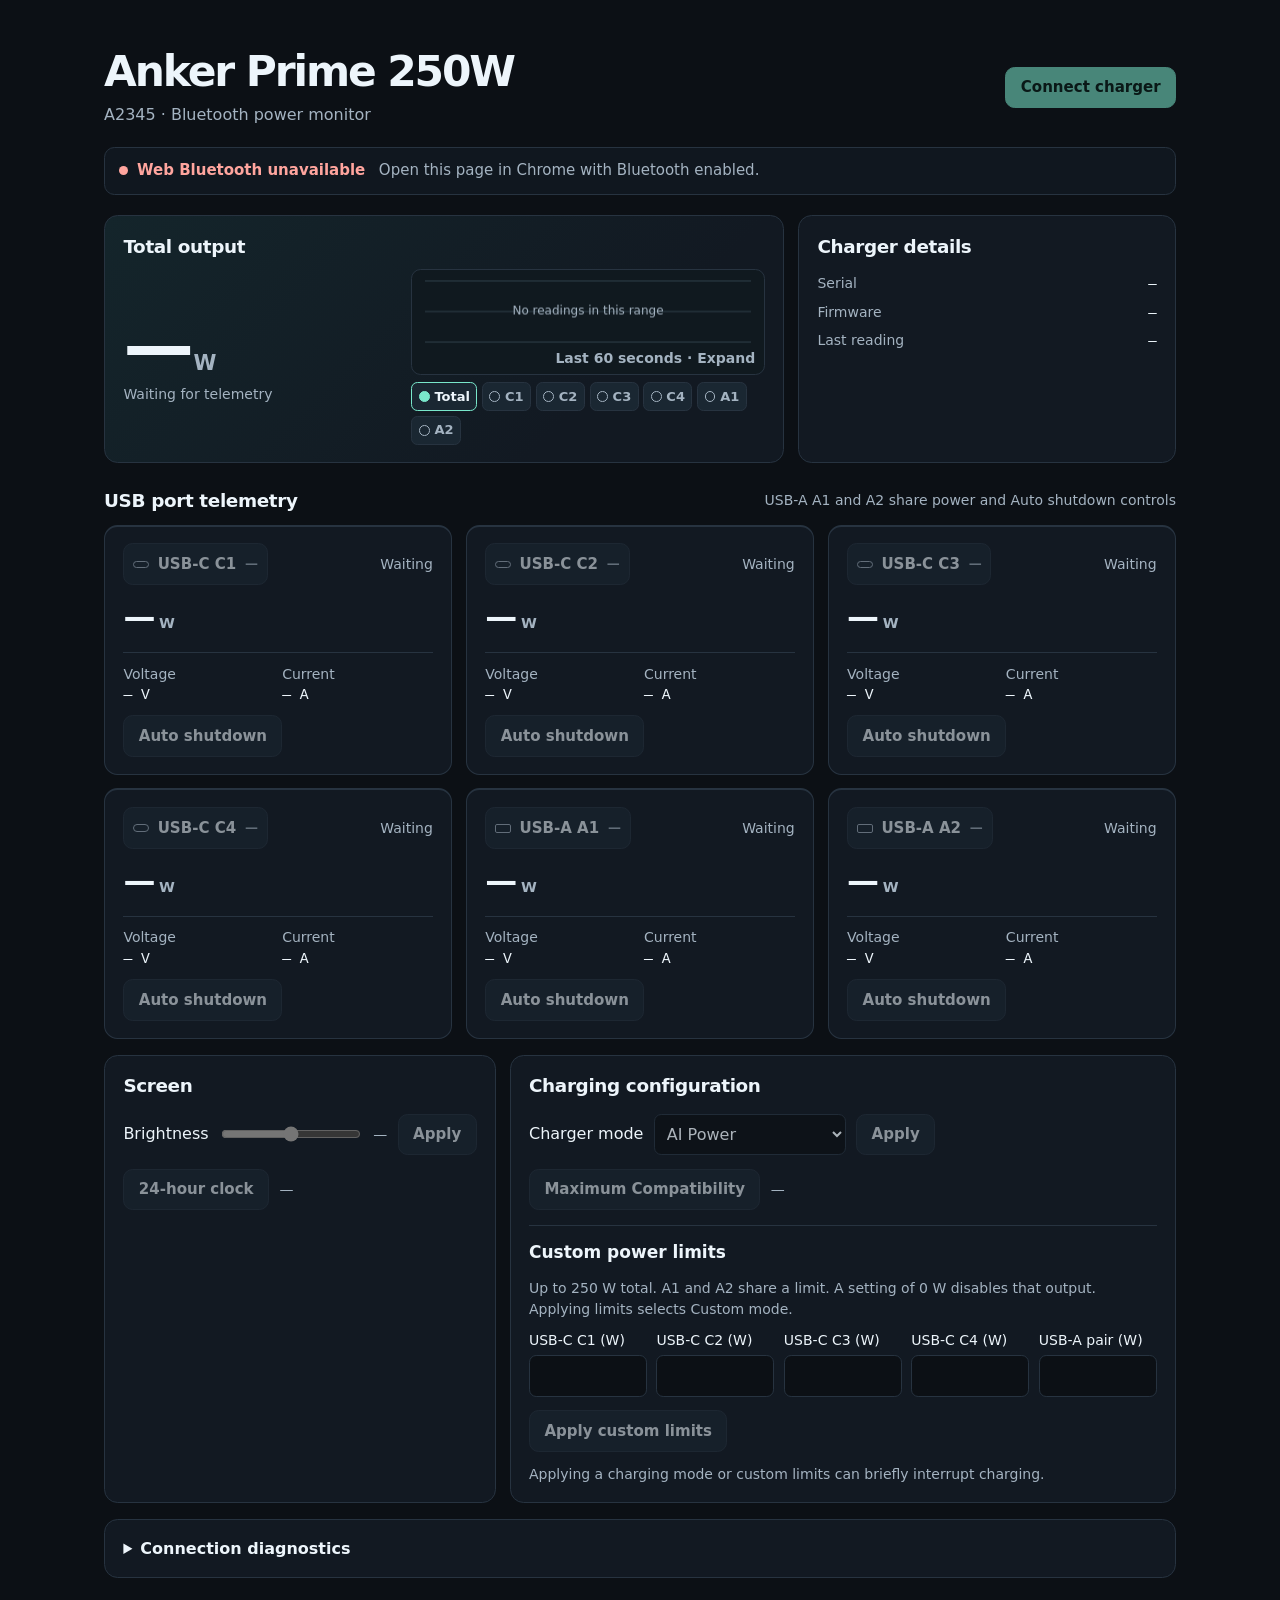
==== commit d2a39b2d: "Shutdown at power threshold, chart improvements" ====
--- a/anker/index.html
+++ b/anker/index.html
@@ -93,8 +93,24 @@
     .primary-reading .unit { font-size: 1.3rem; letter-spacing: 0; }
     .caption, .metadata dt, .metric dt, .port-state { color: var(--muted); font-size: .875rem; }
     .chart { min-width: 0; }
-    #history { display: block; width: 100%; height: 4.35rem; }
-    .chart .caption { display: block; margin-top: .25rem; text-align: right; }
+    .history-preview { display: block; width: 100%; padding: .4rem .55rem; background: #10191f; }
+    .history-preview .caption { display: block; margin-top: .25rem; text-align: right; }
+    .history-canvas { display: block; width: 100%; }
+    #history { height: 4.35rem; }
+    #history-dialog { width: min(66rem, calc(100% - 2rem)); }
+    #expanded-history { height: clamp(12rem, 55vh, 32rem); margin-top: .85rem; background: #10191f; border-radius: .6rem; }
+    .history-window-controls { display: flex; flex-wrap: wrap; align-items: end; gap: .6rem; margin-top: .85rem; }
+    .history-window-controls label { display: grid; gap: .25rem; }
+    .history-position { flex: 1 1 10rem; }
+    #history-position { width: 100%; margin: 0; min-height: 2.6rem; accent-color: var(--accent); }
+    .chart-channels { display: flex; flex-wrap: wrap; gap: .3rem; margin-top: .45rem; }
+    .chart-channels button {
+      display: inline-flex; align-items: center; gap: .3rem; min-height: 1.8rem; padding: .25rem .4rem;
+      border-radius: .4rem; color: var(--muted); font-size: .8125rem;
+    }
+    .chart-channels button::before { content: ""; width: .55rem; height: .55rem; border: 1px solid; border-radius: 50%; }
+    .chart-channels button[aria-pressed="true"] { border-color: var(--channel-color); color: var(--text); }
+    .chart-channels button[aria-pressed="true"]::before { background: var(--channel-color); border-color: var(--channel-color); }
     .metadata { display: grid; grid-template-columns: auto minmax(0, 1fr); gap: .45rem 1rem; align-items: baseline; margin-top: .8rem; }
     .metadata dd { font: .875rem var(--mono); text-align: right; overflow-wrap: anywhere; }
 
@@ -114,7 +130,7 @@
     .power-state { color: var(--muted); font-size: .8125rem; }
     .port-toggle[data-enabled="true"] .power-state { color: var(--accent); }
     .port-tools { display: flex; align-items: center; gap: .5rem .7rem; flex-wrap: wrap; margin-top: .75rem; }
-    .timer-count { color: var(--muted); font: .875rem var(--mono); }
+    .shutdown-state { color: var(--muted); font: .875rem var(--mono); }
     .port-message { margin-top: .5rem; color: var(--warning); font-size: .875rem; }
     .device-name { margin-top: .55rem; color: var(--muted); font-size: .875rem; overflow-wrap: anywhere; }
     .charger-settings { display: grid; grid-template-columns: 1fr 1.7fr; gap: .85rem; margin-top: 1rem; }
@@ -130,8 +146,9 @@
     .settings-divider { padding-top: .9rem; margin-top: .9rem; border-top: 1px solid var(--line); }
     dialog { width: min(26rem, calc(100% - 2rem)); color: var(--text); }
     dialog::backdrop { background: #04070bc4; }
-    .timer-inputs { display: grid; grid-template-columns: 1fr 1fr; gap: .65rem; margin: 1rem 0; }
-    .timer-inputs input {
+    .shutdown-mode { display: grid; gap: .25rem; margin-top: .75rem; }
+    .shutdown-inputs { display: grid; grid-template-columns: 1fr 1fr; gap: .65rem; margin: 1rem 0; }
+    .shutdown-inputs input {
       display: block;
       width: 100%;
       margin-top: .25rem;
@@ -142,8 +159,8 @@
       color: var(--text);
       font: inherit;
     }
-    .timer-actions { display: flex; align-items: center; flex-wrap: wrap; gap: .5rem; margin-top: 1rem; }
-    #set-timer { background: var(--accent); color: #092019; }
+    .shutdown-actions { display: flex; align-items: center; flex-wrap: wrap; gap: .5rem; margin-top: 1rem; }
+    #set-shutdown { background: var(--accent); color: #092019; }
 
     details { margin-top: 1rem; }
     summary { font-weight: 650; }
@@ -203,8 +220,11 @@
             <p class="caption" id="active-ports">Waiting for telemetry</p>
           </div>
           <div class="chart">
-            <canvas id="history" role="img" aria-label="Total output over the last 60 seconds"></canvas>
-            <span class="caption">Last 60 seconds</span>
+            <button id="expand-history" class="history-preview" type="button" aria-label="Expand power output graph" aria-haspopup="dialog">
+              <canvas id="history" class="history-canvas" aria-hidden="true"></canvas>
+              <span class="caption">Last 60 seconds · Expand</span>
+            </button>
+            <div id="chart-channels" class="chart-channels" role="group" aria-label="Power output channels"></div>
           </div>
         </div>
       </section>
@@ -222,7 +242,7 @@
     <section aria-labelledby="ports-title">
       <div class="panel-header ports-heading">
         <h2 id="ports-title">USB port telemetry</h2>
-        <span class="caption">USB-A A1 and A2 share power and timer controls</span>
+        <span class="caption">USB-A A1 and A2 share power and Auto shutdown controls</span>
       </div>
       <div id="ports" class="ports"></div>
     </section>
@@ -299,20 +319,57 @@
       </p>
     </details>
 
-    <dialog id="timer-dialog" class="panel" aria-labelledby="timer-title">
-      <form id="timer-form">
-        <h2 id="timer-title">Shutdown timer</h2>
+    <dialog id="history-dialog" class="panel" aria-labelledby="history-title">
+      <header class="panel-header">
+        <div>
+          <h2 id="history-title">Power output history</h2>
+          <p class="caption" id="history-range">Last 10 minutes</p>
+        </div>
+        <button id="close-history" type="button" autofocus>Close</button>
+      </header>
+      <canvas id="expanded-history" class="history-canvas" role="img" aria-label="Selected power channels in watts" aria-describedby="history-range"></canvas>
+      <div id="expanded-channels" class="chart-channels" role="group" aria-label="Power output channels"></div>
+      <div class="history-window-controls">
+        <label class="caption">Zoom
+          <select id="history-zoom" class="setting-input">
+            <option value="600">10 minutes</option>
+            <option value="300">5 minutes</option>
+            <option value="120">2 minutes</option>
+            <option value="60">1 minute</option>
+            <option value="30">30 seconds</option>
+          </select>
+        </label>
+        <label class="caption history-position">History position
+          <input id="history-position" type="range" min="0" max="0" step="1" value="0" aria-valuetext="Live" disabled>
+        </label>
+        <button id="history-live" type="button" disabled>Back to live</button>
+      </div>
+    </dialog>
+
+    <dialog id="shutdown-dialog" class="panel" aria-labelledby="shutdown-title">
+      <form id="shutdown-form">
+        <h2 id="shutdown-title">Auto shutdown</h2>
+        <label class="shutdown-mode">Shutdown condition
+          <select id="shutdown-mode" class="setting-input">
+            <option value="timer">After a set time</option>
+            <option value="threshold">Below a wattage threshold</option>
+          </select>
+        </label>
         <p id="timer-description" class="help">The charger runs the timer after you disconnect.</p>
-        <div class="timer-inputs">
+        <p id="threshold-description" class="help" hidden>The port switches off when a new reading is below the threshold. Keep this page open and connected over Bluetooth; disconnecting clears the threshold.<span id="shared-threshold" hidden> A1 and A2 use their combined wattage.</span></p>
+        <div id="timer-inputs" class="shutdown-inputs">
           <label>Minutes <input id="timer-minutes" type="number" inputmode="numeric" min="0" max="1435" step="1" value="0" required></label>
           <label>Seconds <input id="timer-seconds" type="number" inputmode="numeric" min="0" max="59" step="1" value="0" required></label>
         </div>
-        <p id="timer-state" class="caption"></p>
-        <p id="timer-message" class="port-message" role="status"></p>
-        <div class="timer-actions">
-          <button id="set-timer" type="submit">Set timer</button>
-          <button id="cancel-timer" type="button">Clear timer</button>
-          <button id="close-timer" type="button">Close</button>
+        <div id="threshold-inputs" class="shutdown-inputs" hidden>
+          <label>Threshold (W) <input id="shutdown-watts" type="number" inputmode="decimal" min="0.01" step="0.01" aria-describedby="threshold-description" required disabled></label>
+        </div>
+        <p id="shutdown-state" class="caption"></p>
+        <p id="shutdown-message" class="port-message" role="status"></p>
+        <div class="shutdown-actions">
+          <button id="set-shutdown" type="submit">Set timer</button>
+          <button id="clear-shutdown" type="button">Clear timer</button>
+          <button id="close-shutdown" type="button">Close</button>
         </div>
       </form>
     </dialog>
@@ -335,8 +392,8 @@
         </dl>
         <p class="device-name" data-field="device" hidden></p>
         <div class="port-tools">
-          <button data-field="timer" type="button" disabled>Shutdown timer</button>
-          <span class="timer-count" data-field="countdown"></span>
+          <button data-field="shutdown" type="button" disabled>Auto shutdown</button>
+          <span class="shutdown-state" data-field="shutdownState"></span>
         </div>
         <p class="port-message" data-field="message" role="status" hidden></p>
       </article>
@@ -477,7 +534,11 @@
     };
     const MAX_TIMER_SECONDS = 86100;
     const STALE_MS = 18000;
-    const HISTORY_MS = 60000;
+    const HISTORY_MS = 600000;
+    const HISTORY_PREVIEW_MS = 60000;
+    const HISTORY_BUCKET_MS = 250;
+    const HISTORY_CHANNELS = ["Total", ...PORTS];
+    const HISTORY_COLORS = ["#79e7cb", "#7bbaff", "#ffcf70", "#bb9dff", "#ff94ad", "#f5a570", "#b3dc76"];
 
     const bytes = (...values) => Uint8Array.of(...values);
     const fromHex = hex => Uint8Array.from(hex.match(/../g), item => parseInt(item, 16));
@@ -980,18 +1041,34 @@
       firmware: find("firmware"),
       lastReading: find("last-reading"),
       graph: find("history"),
+      expandHistory: find("expand-history"),
+      historyDialog: find("history-dialog"),
+      expandedGraph: find("expanded-history"),
+      closeHistory: find("close-history"),
+      historyRange: find("history-range"),
+      historyZoom: find("history-zoom"),
+      historyPosition: find("history-position"),
+      historyLive: find("history-live"),
+      channels: [find("chart-channels"), find("expanded-channels")],
       log: find("log"),
       copy: find("copy-log"),
-      timerDialog: find("timer-dialog"),
-      timerTitle: find("timer-title"),
-      timerForm: find("timer-form"),
+      shutdownDialog: find("shutdown-dialog"),
+      shutdownTitle: find("shutdown-title"),
+      shutdownForm: find("shutdown-form"),
+      shutdownMode: find("shutdown-mode"),
+      timerDescription: find("timer-description"),
+      timerInputs: find("timer-inputs"),
       timerMinutes: find("timer-minutes"),
       timerSeconds: find("timer-seconds"),
-      timerState: find("timer-state"),
-      timerMessage: find("timer-message"),
-      setTimer: find("set-timer"),
-      cancelTimer: find("cancel-timer"),
-      closeTimer: find("close-timer"),
+      thresholdDescription: find("threshold-description"),
+      sharedThreshold: find("shared-threshold"),
+      thresholdInputs: find("threshold-inputs"),
+      shutdownWatts: find("shutdown-watts"),
+      shutdownState: find("shutdown-state"),
+      shutdownMessage: find("shutdown-message"),
+      setShutdown: find("set-shutdown"),
+      clearShutdown: find("clear-shutdown"),
+      closeShutdown: find("close-shutdown"),
       brightnessForm: find("brightness-form"),
       brightness: find("screen-brightness"),
       brightnessValue: find("brightness-value"),
@@ -1017,8 +1094,8 @@
       const group = Math.min(index, PORT_GROUPS.length - 1);
       fields.name.textContent = "USB-" + port[0] + " " + port;
       fields.toggle.addEventListener("click", () => togglePort(group));
-      fields.timer.addEventListener("click", () => openTimer(group));
-      fields.timer.setAttribute("aria-label", "Shutdown timer for " + PORT_GROUPS[group]);
+      fields.shutdown.addEventListener("click", () => openShutdown(group));
+      fields.shutdown.setAttribute("aria-label", "Auto shutdown for " + PORT_GROUPS[group]);
       card.querySelector(".port-icon").classList.toggle("type-a", port[0] === "A");
       find("ports").append(card);
       return { card, group, ...fields };
@@ -1029,11 +1106,13 @@
     let token;
     let readings = Array(PORTS.length).fill(null);
     let identities = Array(4).fill(null);
-    let history = [];
+    const history = HISTORY_CHANNELS.map(() => []);
+    const visibleChannels = new Set([0]);
+    let historyEnd = null;
     let lastReading = 0;
     let telemetryLogged = false;
     let settings = PORT_GROUPS.map(() => ({}));
-    let timerGroup = null;
+    let shutdownGroup = null;
     let chargerConfig = {};
     let configAction = null;
     const configDrafts = new Set();
@@ -1069,7 +1148,8 @@
     function resetTelemetry() {
       readings = Array(PORTS.length).fill(null);
       identities = Array(4).fill(null);
-      history = [];
+      for (const series of history) series.length = 0;
+      historyEnd = null;
       lastReading = 0;
       telemetryLogged = false;
       settings = PORT_GROUPS.map(() => ({}));
@@ -1078,8 +1158,8 @@
       configDrafts.clear();
       configMessages.screen = "";
       configMessages.charging = "";
-      if (ui.timerDialog.open) ui.timerDialog.close();
-      timerGroup = null;
+      if (ui.shutdownDialog.open) ui.shutdownDialog.close();
+      shutdownGroup = null;
       ui.serial.textContent = "—";
       ui.firmware.textContent = "—";
       render();
@@ -1239,10 +1319,12 @@
         if ("enabled" in change) {
           port.enabled = change.enabled;
           port.enabledAt = time;
+          if (!change.enabled) port.threshold = null;
         }
         if ("timer" in change) {
           port.timer = change.timer;
           port.timerAt = time;
+          if (change.timer) port.threshold = null;
         }
         const pending = port.pending;
         if (pending && pending.field in change && pending.matches(change[pending.field])) {
@@ -1255,7 +1337,7 @@
     async function changeSetting(index, field, matches, send, success, unconfirmed) {
       const session = connection;
       const port = settings[index];
-      if (!session?.ready || port.pending) return;
+      if (!session?.ready || port.pending) return false;
       const pending = { field, matches, confirmed: false };
       port.pending = pending;
       port.message = "";
@@ -1263,12 +1345,16 @@
       try {
         await send(session);
         const confirmed = await waitForSetting(session, () => pending.confirmed, [150, 350, 650, 1100]);
+        if (connection !== session) return false;
         if (!confirmed) throw new Error(unconfirmed(port));
         port.message = success;
+        return true;
       } catch (error) {
-        if (connection !== session) return;
-        port.message = describe(error);
-        writeLog(PORT_GROUPS[index] + " · " + port.message);
+        if (connection === session) {
+          port.message = describe(error);
+          writeLog(PORT_GROUPS[index] + " · " + port.message);
+        }
+        return false;
       } finally {
         port.pending = null;
         if (connection === session) renderControls(Date.now());
@@ -1282,10 +1368,13 @@
     function togglePort(index) {
       const state = currentSwitch(settings[index], Date.now());
       if (state === null) return;
-      const enabled = !state;
+      return setPortPower(index, !state);
+    }
+
+    function setPortPower(index, enabled, success = enabled ? "Port switched on." : "Port switched off.") {
       return changeSetting(index, "enabled", value => value === enabled,
         session => session.setPortEnabled(index, enabled),
-        enabled ? "Port switched on." : "Port switched off.",
+        success,
         () => "The charger did not confirm the power change.");
     }
 
@@ -1305,17 +1394,37 @@
         });
     }
 
-    function openTimer(index) {
+    async function setThreshold(index, watts) {
+      const session = connection;
+      const port = settings[index];
+      if (!session?.ready || port.pending) return;
+      if (port.timer !== null || Date.now() - port.timerAt >= STALE_MS) {
+        if (!await setTimer(index, 0) || connection !== session) return;
+      }
+      const now = Date.now();
+      if (currentSwitch(port, now) === true && port.timer === null) {
+        port.threshold = watts;
+        port.message = "Wattage threshold armed.";
+      } else {
+        port.message = "Could not arm the threshold. Check that the port is on and its timer is cleared.";
+      }
+      renderControls(now);
+    }
+
+    function openShutdown(index) {
       const port = settings[index];
       if (!connection?.ready || port.pending) return;
-      timerGroup = index;
-      ui.timerTitle.textContent = PORT_GROUPS[index] + " shutdown timer";
+      shutdownGroup = index;
+      ui.shutdownTitle.textContent = "Auto shutdown for " + PORT_GROUPS[index];
+      ui.shutdownMode.value = port.threshold != null ? "threshold" : "timer";
+      ui.shutdownWatts.value = port.threshold ?? "";
+      ui.sharedThreshold.hidden = index !== PORT_GROUPS.length - 1;
       const seconds = port.timer?.seconds || 0;
       ui.timerMinutes.value = Math.floor(seconds / 60);
       ui.timerSeconds.value = seconds % 60;
       port.message = "";
       renderControls(Date.now());
-      ui.timerDialog.showModal();
+      ui.shutdownDialog.showModal();
     }
 
     function timerLabel(port, now) {
@@ -1323,6 +1432,10 @@
       const remaining = Math.max(0, port.timer.remaining - Math.floor((now - port.timerAt) / 1000));
       if (remaining === 0) return "Due";
       return Math.floor(remaining / 60) + ":" + String(remaining % 60).padStart(2, "0") + " left";
+    }
+
+    function shutdownLabel(port, now) {
+      return port.threshold != null ? "Off below " + port.threshold + " W" : timerLabel(port, now);
     }
 
     function renderControls(now) {
@@ -1336,25 +1449,47 @@
           ? PORT_GROUPS[card.group] + " power state unavailable"
           : "Turn " + (enabled ? "off " : "on ") + PORT_GROUPS[card.group]);
         card.enabled.textContent = enabled === null ? "—" : enabled ? "On" : "Off";
-        card.timer.disabled = !ready || Boolean(port.pending) || (enabled === null && !port.timer);
-        card.countdown.textContent = timerLabel(port, now);
+        card.shutdown.disabled = !ready || Boolean(port.pending) || (enabled === null && !port.timer && port.threshold == null);
+        card.shutdownState.textContent = shutdownLabel(port, now);
         const message = port.pending ? "Waiting for charger confirmation…" : port.message || "";
         card.message.hidden = !message;
         if (card.message.textContent !== message) card.message.textContent = message;
       }
-      if (timerGroup === null) return;
-      const port = settings[timerGroup];
+      if (shutdownGroup === null) return;
+      const port = settings[shutdownGroup];
       const enabled = currentSwitch(port, now);
       const busy = Boolean(port.pending);
-      const timer = timerLabel(port, now);
-      ui.timerState.textContent = timer || (port.timer === null ? "No active timer." : "Waiting for timer status.");
-      ui.timerMinutes.disabled = !ready || busy;
-      ui.timerSeconds.disabled = !ready || busy;
-      ui.setTimer.disabled = !ready || busy || enabled !== true;
-      ui.cancelTimer.disabled = !ready || busy || !timer;
+      const thresholdMode = ui.shutdownMode.value === "threshold";
+      const active = shutdownLabel(port, now);
+      ui.shutdownMode.disabled = !ready || busy;
+      ui.timerDescription.hidden = ui.timerInputs.hidden = thresholdMode;
+      ui.thresholdDescription.hidden = ui.thresholdInputs.hidden = !thresholdMode;
+      ui.timerMinutes.disabled = ui.timerSeconds.disabled = !ready || busy || thresholdMode;
+      ui.shutdownWatts.disabled = !ready || busy || !thresholdMode;
+      ui.shutdownState.textContent = active || (port.timer === null ? "No active auto shutdown." : "Waiting for timer status.");
+      ui.setShutdown.textContent = thresholdMode ? "Set threshold" : "Set timer";
+      ui.setShutdown.disabled = !ready || busy || enabled !== true;
+      ui.clearShutdown.textContent = (port.threshold != null || (!active && thresholdMode)) ? "Clear threshold" : "Clear timer";
+      ui.clearShutdown.disabled = !ready || busy || !active;
       const message = busy ? "Waiting for charger confirmation…" :
-        port.message || (enabled === false ? "Turn on this port to set a timer." : "");
-      if (ui.timerMessage.textContent !== message) ui.timerMessage.textContent = message;
+        port.message || (enabled === false ? "Turn on this port to set Auto shutdown." : "");
+      if (ui.shutdownMessage.textContent !== message) ui.shutdownMessage.textContent = message;
+    }
+
+    function checkThresholds(ports, now) {
+      if (!connection?.ready) return;
+      for (const [index, port] of settings.entries()) {
+        if (port.threshold == null || port.pending || currentSwitch(port, now) !== true) continue;
+        const reading = ports[index];
+        const shared = index === PORT_GROUPS.length - 1;
+        if (!reading || (shared && !ports[index + 1])) continue;
+        // Compare in hundredths of a watt so rounding does not trigger on equality.
+        const centiwatts = Math.round((reading.power + (shared ? ports[index + 1].power : 0)) * 100);
+        if (centiwatts / 100 >= port.threshold) continue;
+        const threshold = port.threshold;
+        port.threshold = null;
+        void setPortPower(index, false, "Port switched off below " + threshold + " W.");
+      }
     }
 
     function freshReading(reading, now) {
@@ -1384,20 +1519,18 @@
 
       readings = ports.map((port, index) => port ? { ...port, time } : readings[index]);
       lastReading = time;
+      ports.forEach((port, index) => {
+        if (port) recordPower(index + 1, time, port.power);
+      });
       const fresh = readings.map(reading => freshReading(reading, time));
       if (fresh.every(Boolean)) {
-        const total = fresh.reduce((sum, port) => sum + port.power, 0);
-        const sample = { time, total };
-        if (history.length && time - history.at(-1).time < 250) {
-          history[history.length - 1] = sample;
-        } else {
-          history.push(sample);
-        }
+        recordPower(0, time, fresh.reduce((sum, port) => sum + port.power, 0));
       }
       if (!telemetryLogged) {
         telemetryLogged = true;
         writeLog("Received A2345 port telemetry.");
       }
+      checkThresholds(ports, time);
       render();
     }
 
@@ -1450,8 +1583,51 @@
       drawHistory(now);
     }
 
+    function recordPower(channel, time, watts) {
+      const series = history[channel];
+      const sample = { time, watts };
+      if (series.length && Math.floor(time / HISTORY_BUCKET_MS) === Math.floor(series.at(-1).time / HISTORY_BUCKET_MS)) {
+        series[series.length - 1] = sample;
+      } else {
+        series.push(sample);
+      }
+    }
+
     function drawHistory(now) {
-      const canvas = ui.graph;
+      for (const series of history) {
+        while (series.length && now - series[0].time > HISTORY_MS) series.shift();
+      }
+      const channels = HISTORY_CHANNELS.map((_, index) => index).filter(index => visibleChannels.has(index));
+      drawHistoryChart(ui.graph, now, now - HISTORY_PREVIEW_MS, now, channels, false);
+      if (!ui.historyDialog.open) return;
+
+      const span = Number(ui.historyZoom.value) * 1000;
+      const maxOffset = HISTORY_MS - span;
+      if (maxOffset === 0) historyEnd = null;
+      // When browsing, hold the selected time until it reaches the rolling history boundary.
+      if (historyEnd !== null) historyEnd = Math.max(now - maxOffset, Math.min(now, historyEnd));
+      const end = historyEnd ?? now;
+      const offset = Math.round((now - end) / 1000);
+      const duration = ui.historyZoom.selectedOptions[0].textContent;
+      const age = offset ? formatHistoryAge(offset) + " ago" : "Live";
+      const range = offset ? duration + " ending " + age : "Last " + duration;
+      if (ui.historyRange.textContent !== range) ui.historyRange.textContent = range;
+      ui.historyPosition.max = String(maxOffset / 1000);
+      ui.historyPosition.valueAsNumber = maxOffset / 1000 - offset;
+      ui.historyPosition.setAttribute("aria-valuetext", age);
+      ui.historyPosition.disabled = maxOffset === 0;
+      ui.historyLive.disabled = historyEnd === null;
+      drawHistoryChart(ui.expandedGraph, now, end - span, end, channels, true);
+    }
+
+    function formatHistoryAge(seconds) {
+      const minutes = Math.floor(seconds / 60);
+      const rest = seconds % 60;
+      if (minutes === 0) return rest + "s";
+      return minutes + "m" + (rest ? " " + rest + "s" : "");
+    }
+
+    function drawHistoryChart(canvas, now, start, end, channels, expanded) {
       const width = canvas.clientWidth;
       const height = canvas.clientHeight;
       if (!width || !height) return;
@@ -1465,33 +1641,78 @@
       const ctx = canvas.getContext("2d");
       ctx.setTransform(scale, 0, 0, scale, 0, 0);
       ctx.clearRect(0, 0, width, height);
+      const left = expanded ? 52 : 4;
+      const right = width - (expanded ? 14 : 4);
+      const top = expanded ? 15 : 4;
+      const bottom = height - (expanded ? 28 : 4);
+      const seriesInView = channels.map(channel => ({
+        channel,
+        samples: history[channel].filter(sample => sample.time >= start && sample.time <= end),
+      }));
+      let peak = 1;
+      for (const { samples } of seriesInView) {
+        for (const { watts } of samples) peak = Math.max(peak, watts);
+      }
+      const roughStep = peak / 4;
+      const magnitude = 10 ** Math.floor(Math.log10(roughStep));
+      const step = [1, 2, 2.5, 5, 10].find(value => value * magnitude >= roughStep) * magnitude;
+      const x = time => left + (time - start) / (end - start) * (right - left);
+      const y = watts => bottom - watts / (step * 4) * (bottom - top);
+
       ctx.strokeStyle = "#30434c";
       ctx.lineWidth = 1;
-      for (const y of [3.5, height / 2, height - 3.5]) {
+      ctx.font = "12px system-ui, sans-serif";
+      ctx.fillStyle = "#a4b3c1";
+      ctx.textAlign = "right";
+      ctx.textBaseline = "middle";
+      for (let tick = 0; tick <= 4; tick += expanded ? 1 : 2) {
+        const watts = step * tick;
+        const lineY = y(watts);
         ctx.beginPath();
-        ctx.moveTo(0, y);
-        ctx.lineTo(width, y);
+        ctx.moveTo(left, lineY);
+        ctx.lineTo(right, lineY);
         ctx.stroke();
-      }
-
-      history = history.filter(sample => now - sample.time <= HISTORY_MS);
-      if (!history.length) return;
-      const top = Math.max(10, ...history.map(sample => sample.total));
-      const x = sample => 2 + (1 - (now - sample.time) / HISTORY_MS) * (width - 4);
-      const y = sample => height - 4 - (sample.total / top) * (height - 8);
-      ctx.beginPath();
-      history.forEach((sample, index) => {
-        if (!index || sample.time - history[index - 1].time > STALE_MS) ctx.moveTo(x(sample), y(sample));
-        else ctx.lineTo(x(sample), y(sample));
-      });
-      ctx.lineWidth = 2;
-      ctx.strokeStyle = "#79e7cb";
-      ctx.stroke();
-      const last = history.at(-1);
-      ctx.beginPath();
-      ctx.arc(x(last), y(last), 2.5, 0, 2 * Math.PI);
-      ctx.fillStyle = "#79e7cb";
-      ctx.fill();
+        if (expanded) ctx.fillText(Number(watts.toFixed(2)) + " W", left - 8, lineY);
+      }
+      if (expanded) {
+        const ticks = width < 360 ? 2 : end - start === 30000 ? 3 : 4;
+        for (let tick = 0; tick <= ticks; tick++) {
+          const time = start + (end - start) * tick / ticks;
+          const age = Math.round((now - time) / 1000);
+          const lineX = x(time);
+          ctx.beginPath();
+          ctx.moveTo(lineX, top);
+          ctx.lineTo(lineX, bottom);
+          ctx.stroke();
+          ctx.textAlign = tick === 0 ? "left" : tick === ticks ? "right" : "center";
+          ctx.fillText(age === 0 ? "Now" : formatHistoryAge(age) + (tick === 0 ? " ago" : ""), lineX, bottom + 15);
+        }
+      }
+
+      if (!seriesInView.some(({ samples }) => samples.length)) {
+        ctx.textAlign = "center";
+        ctx.fillText(channels.length ? "No readings in this range" : "Select a channel", (left + right) / 2, (top + bottom) / 2);
+      }
+      for (const { channel, samples: series } of seriesInView) {
+        if (!series.length) continue;
+        ctx.beginPath();
+        series.forEach((sample, index) => {
+          if (!index || sample.time - series[index - 1].time > STALE_MS) ctx.moveTo(x(sample.time), y(sample.watts));
+          else ctx.lineTo(x(sample.time), y(sample.watts));
+        });
+        ctx.lineWidth = channel === 0 ? 2.75 : 1.75;
+        ctx.strokeStyle = ctx.fillStyle = HISTORY_COLORS[channel];
+        ctx.stroke();
+        series.forEach((sample, index) => {
+          const next = series[index + 1];
+          const isolated = (!index || sample.time - series[index - 1].time > STALE_MS) &&
+            (!next || next.time - sample.time > STALE_MS);
+          if (!isolated && next) return;
+          ctx.beginPath();
+          ctx.arc(x(sample.time), y(sample.watts), channel === 0 ? 3 : 2.25, 0, 2 * Math.PI);
+          ctx.fill();
+        });
+      }
     }
 
     async function connect() {
@@ -1579,23 +1800,73 @@
       writeLog("Disconnected.");
       syncButtons();
     });
-    ui.timerForm.addEventListener("submit", event => {
+    const channelButtons = HISTORY_CHANNELS.map((name, index) => ui.channels.map(group => {
+      const button = document.createElement("button");
+      button.type = "button";
+      button.textContent = name;
+      button.style.setProperty("--channel-color", HISTORY_COLORS[index]);
+      button.setAttribute("aria-pressed", String(visibleChannels.has(index)));
+      button.addEventListener("click", () => {
+        if (visibleChannels.has(index)) visibleChannels.delete(index);
+        else visibleChannels.add(index);
+        for (const toggle of channelButtons[index]) toggle.setAttribute("aria-pressed", String(visibleChannels.has(index)));
+        drawHistory(Date.now());
+      });
+      group.append(button);
+      return button;
+    }));
+    ui.expandHistory.addEventListener("click", () => {
+      ui.historyDialog.showModal();
+      drawHistory(Date.now());
+    });
+    ui.closeHistory.addEventListener("click", () => ui.historyDialog.close());
+    ui.historyZoom.addEventListener("change", () => drawHistory(Date.now()));
+    ui.historyPosition.addEventListener("input", () => {
+      const now = Date.now();
+      const offset = Number(ui.historyPosition.max) - ui.historyPosition.valueAsNumber;
+      historyEnd = offset ? now - offset * 1000 : null;
+      drawHistory(now);
+    });
+    ui.historyLive.addEventListener("click", () => {
+      historyEnd = null;
+      drawHistory(Date.now());
+    });
+    ui.shutdownMode.addEventListener("change", () => renderControls(Date.now()));
+    ui.shutdownForm.addEventListener("submit", event => {
       event.preventDefault();
-      if (timerGroup === null || ui.setTimer.disabled) return;
+      if (shutdownGroup === null || ui.setShutdown.disabled) return;
+      if (ui.shutdownMode.value === "threshold") {
+        const watts = ui.shutdownWatts.valueAsNumber;
+        if (!Number.isFinite(watts) || watts < 0.01) {
+          settings[shutdownGroup].message = "Enter a wattage threshold of at least 0.01 W.";
+          renderControls(Date.now());
+          return;
+        }
+        void setThreshold(shutdownGroup, watts);
+        return;
+      }
       const seconds = ui.timerMinutes.valueAsNumber * 60 + ui.timerSeconds.valueAsNumber;
       if (!Number.isInteger(seconds) || seconds < 1 || seconds > MAX_TIMER_SECONDS) {
-        settings[timerGroup].message = "Enter a duration between 1 second and 23 hours 55 minutes.";
+        settings[shutdownGroup].message = "Enter a duration between 1 second and 23 hours 55 minutes.";
         renderControls(Date.now());
         return;
       }
-      void setTimer(timerGroup, seconds);
+      void setTimer(shutdownGroup, seconds);
     });
-    ui.cancelTimer.addEventListener("click", () => {
-      if (timerGroup !== null && !ui.cancelTimer.disabled) void setTimer(timerGroup, 0);
+    ui.clearShutdown.addEventListener("click", () => {
+      if (shutdownGroup === null || ui.clearShutdown.disabled) return;
+      const port = settings[shutdownGroup];
+      if (port.threshold != null) {
+        port.threshold = null;
+        port.message = "Wattage threshold cleared.";
+        renderControls(Date.now());
+      } else {
+        void setTimer(shutdownGroup, 0);
+      }
     });
-    ui.closeTimer.addEventListener("click", () => ui.timerDialog.close());
-    ui.timerDialog.addEventListener("close", () => {
-      if (!ui.timerDialog.open) timerGroup = null;
+    ui.closeShutdown.addEventListener("click", () => ui.shutdownDialog.close());
+    ui.shutdownDialog.addEventListener("close", () => {
+      if (!ui.shutdownDialog.open) shutdownGroup = null;
     });
     for (const [input, draft] of [[ui.brightness, "brightness"], [ui.mode, "mode"], ...ui.limits.map(input => [input, "limits"])]) {
       input.addEventListener("input", () => {
@@ -1637,7 +1908,9 @@
       setStatus("Web Bluetooth unavailable", "Open this page in Chrome with Bluetooth enabled.", "error");
     }
     syncButtons();
-    new ResizeObserver(() => drawHistory(Date.now())).observe(ui.graph);
+    const chartObserver = new ResizeObserver(() => drawHistory(Date.now()));
+    chartObserver.observe(ui.graph);
+    chartObserver.observe(ui.expandedGraph);
     setInterval(() => {
       if (connection?.ready) render();
     }, 1000);
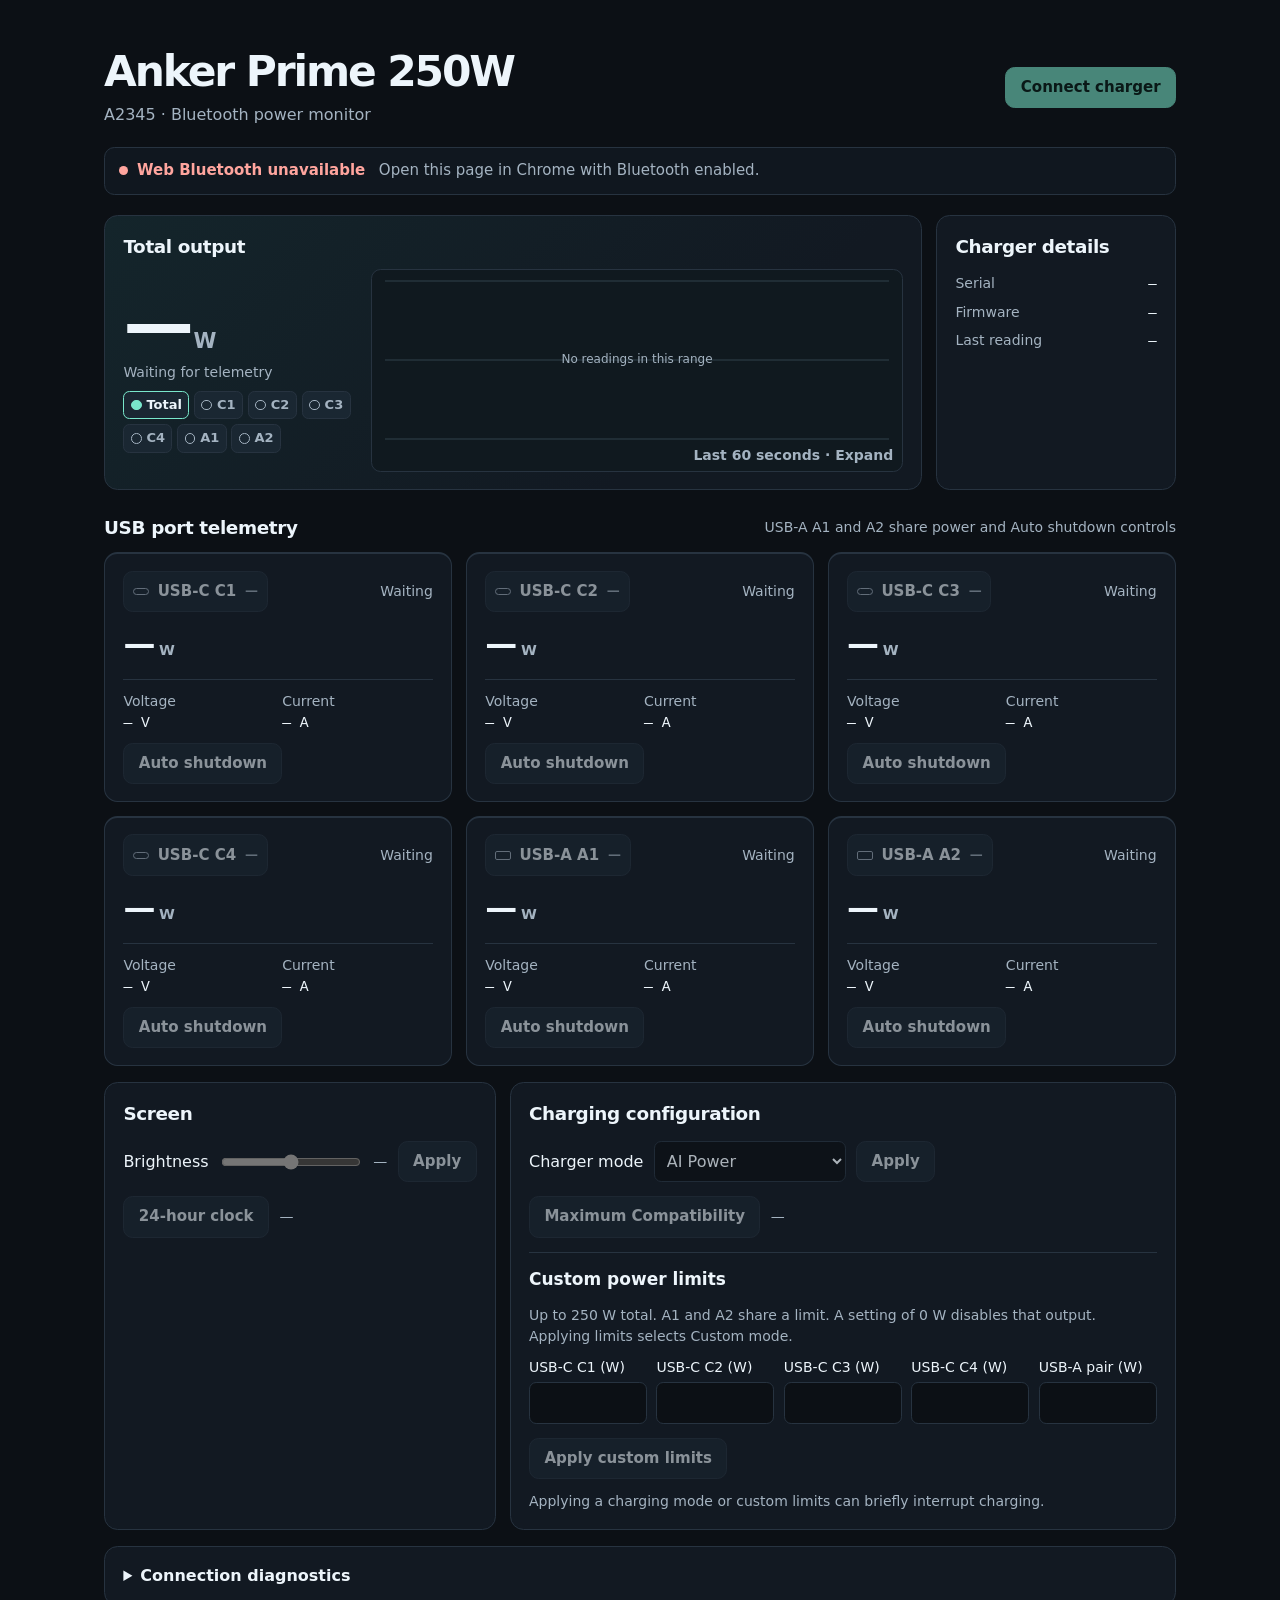
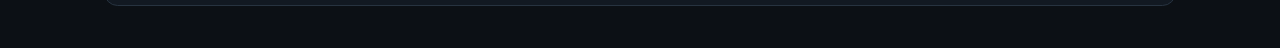
==== commit 8ff82938: "Align elements to label" ====
--- a/anker/index.html
+++ b/anker/index.html
@@ -83,20 +83,19 @@
     #status[data-tone="busy"] #status-label { color: var(--warning); }
     #status[data-tone="error"] #status-label { color: var(--error); }
 
-    .summary-grid { display: grid; grid-template-columns: 1.8fr 1fr; gap: .85rem; }
+    .summary-grid { display: grid; grid-template-columns: minmax(0, 1fr) 15rem; gap: .85rem; }
     .panel { min-width: 0; background: var(--panel); border: 1px solid var(--line); border-radius: .85rem; padding: 1.05rem 1.15rem; }
     .output { background: linear-gradient(135deg, #14252b, #121922 72%); }
-    .output-layout { display: grid; grid-template-columns: 1fr minmax(10rem, 1.3fr); gap: 1rem; align-items: center; margin-top: .55rem; }
+    .output-layout { display: grid; grid-template-columns: clamp(11.5rem, 21vw, 14.5rem) minmax(0, 1fr); gap: 1rem; align-items: center; margin-top: .55rem; }
     .reading { display: flex; align-items: baseline; gap: .35rem; white-space: nowrap; font-variant-numeric: tabular-nums; }
     .primary-reading { font-size: clamp(2.4rem, 5.5vw, 4.4rem); font-weight: 680; line-height: 1.05; letter-spacing: -.085em; }
     .unit { color: var(--muted); font-size: .9rem; font-weight: 600; }
     .primary-reading .unit { font-size: 1.3rem; letter-spacing: 0; }
     .caption, .metadata dt, .metric dt, .port-state { color: var(--muted); font-size: .875rem; }
-    .chart { min-width: 0; }
     .history-preview { display: block; width: 100%; padding: .4rem .55rem; background: #10191f; }
     .history-preview .caption { display: block; margin-top: .25rem; text-align: right; }
     .history-canvas { display: block; width: 100%; }
-    #history { height: 4.35rem; }
+    #history { height: clamp(7.5rem, 13vw, 11rem); }
     #history-dialog { width: min(66rem, calc(100% - 2rem)); }
     #expanded-history { height: clamp(12rem, 55vh, 32rem); margin-top: .85rem; background: #10191f; border-radius: .6rem; }
     .history-window-controls { display: flex; flex-wrap: wrap; align-items: end; gap: .6rem; margin-top: .85rem; }
@@ -216,16 +215,14 @@
         <h2 id="output-title">Total output</h2>
         <div class="output-layout">
           <div>
-            <p class="reading primary-reading"><span id="total">—</span><span class="unit">W</span></p>
+            <p class="reading primary-reading"><span id="output-power">—</span><span class="unit">W</span></p>
             <p class="caption" id="active-ports">Waiting for telemetry</p>
-          </div>
-          <div class="chart">
-            <button id="expand-history" class="history-preview" type="button" aria-label="Expand power output graph" aria-haspopup="dialog">
-              <canvas id="history" class="history-canvas" aria-hidden="true"></canvas>
-              <span class="caption">Last 60 seconds · Expand</span>
-            </button>
             <div id="chart-channels" class="chart-channels" role="group" aria-label="Power output channels"></div>
           </div>
+          <button id="expand-history" class="history-preview" type="button" aria-label="Expand power output graph" aria-haspopup="dialog">
+            <canvas id="history" class="history-canvas" aria-hidden="true"></canvas>
+            <span class="caption">Last 60 seconds · Expand</span>
+          </button>
         </div>
       </section>
 
@@ -1035,7 +1032,8 @@
       status: find("status"),
       label: find("status-label"),
       detail: find("status-detail"),
-      total: find("total"),
+      outputTitle: find("output-title"),
+      outputPower: find("output-power"),
       active: find("active-ports"),
       serial: find("serial"),
       firmware: find("firmware"),
@@ -1496,6 +1494,18 @@
       return reading && now - reading.time < STALE_MS ? reading : null;
     }
 
+    function sumPower(ports) {
+      return ports.length && ports.every(Boolean) ? ports.reduce((sum, port) => sum + port.power, 0) : null;
+    }
+
+    function renderOutput(fresh) {
+      const showTotal = visibleChannels.has(0);
+      const ports = showTotal ? fresh : [...visibleChannels].map(channel => fresh[channel - 1]);
+      const title = showTotal ? "Total output" : "Selected output";
+      if (ui.outputTitle.textContent !== title) ui.outputTitle.textContent = title;
+      ui.outputPower.textContent = sumPower(ports)?.toFixed(2) ?? "—";
+    }
+
     function updateTelemetry({ ports, firmware, vendors, models }) {
       if (firmware) ui.firmware.textContent = firmware;
       const time = Date.now();
@@ -1522,10 +1532,8 @@
       ports.forEach((port, index) => {
         if (port) recordPower(index + 1, time, port.power);
       });
-      const fresh = readings.map(reading => freshReading(reading, time));
-      if (fresh.every(Boolean)) {
-        recordPower(0, time, fresh.reduce((sum, port) => sum + port.power, 0));
-      }
+      const total = sumPower(readings.map(reading => freshReading(reading, time)));
+      if (total !== null) recordPower(0, time, total);
       if (!telemetryLogged) {
         telemetryLogged = true;
         writeLog("Received A2345 port telemetry.");
@@ -1562,7 +1570,7 @@
           : "Connected · USB-A identification unavailable");
         card.device.title = device?.identifier || "";
       }
-      ui.total.textContent = complete ? reported.reduce((sum, port) => sum + port.power, 0).toFixed(2) : "—";
+      renderOutput(fresh);
       ui.active.textContent = complete
         ? active + " of 6 ports active"
         : reported.length ? reported.length + " of 6 ports reporting" : "Waiting for telemetry";
@@ -1810,7 +1818,9 @@
         if (visibleChannels.has(index)) visibleChannels.delete(index);
         else visibleChannels.add(index);
         for (const toggle of channelButtons[index]) toggle.setAttribute("aria-pressed", String(visibleChannels.has(index)));
-        drawHistory(Date.now());
+        const now = Date.now();
+        renderOutput(readings.map(reading => freshReading(reading, now)));
+        drawHistory(now);
       });
       group.append(button);
       return button;
